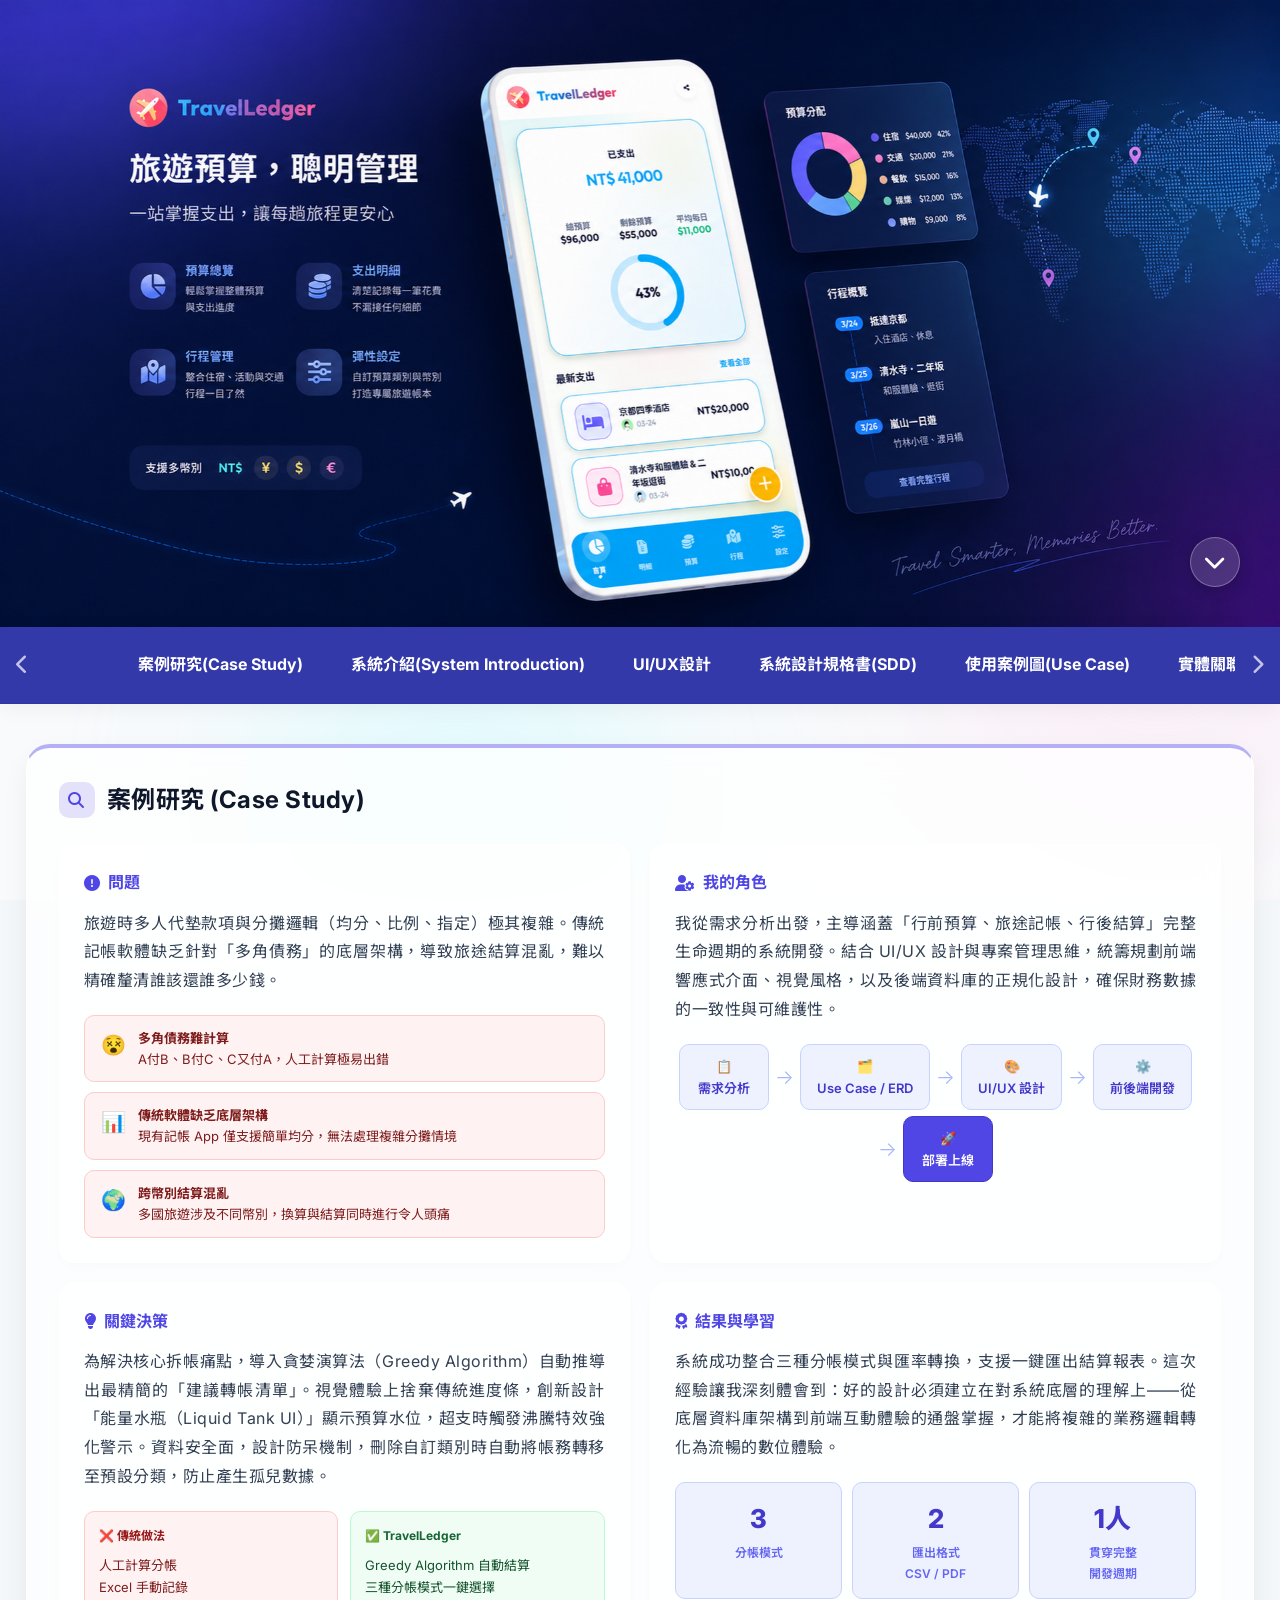
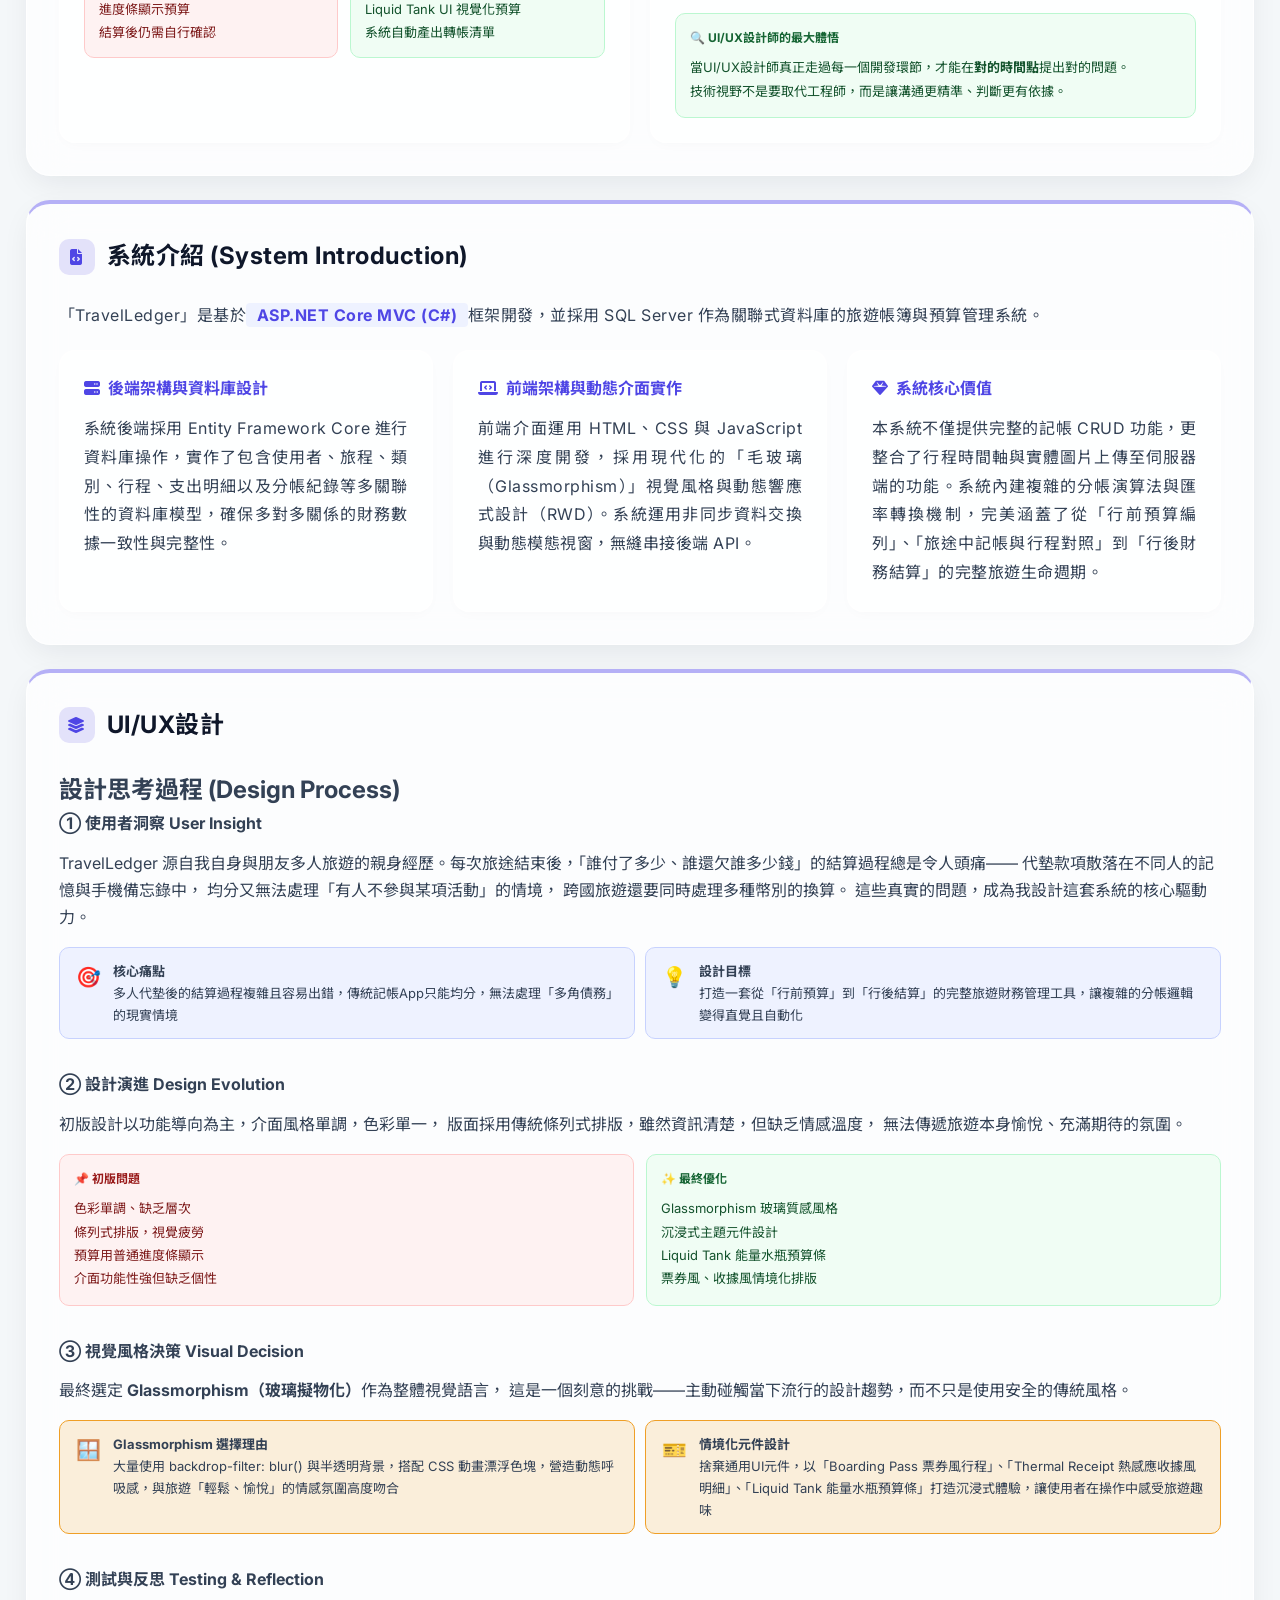
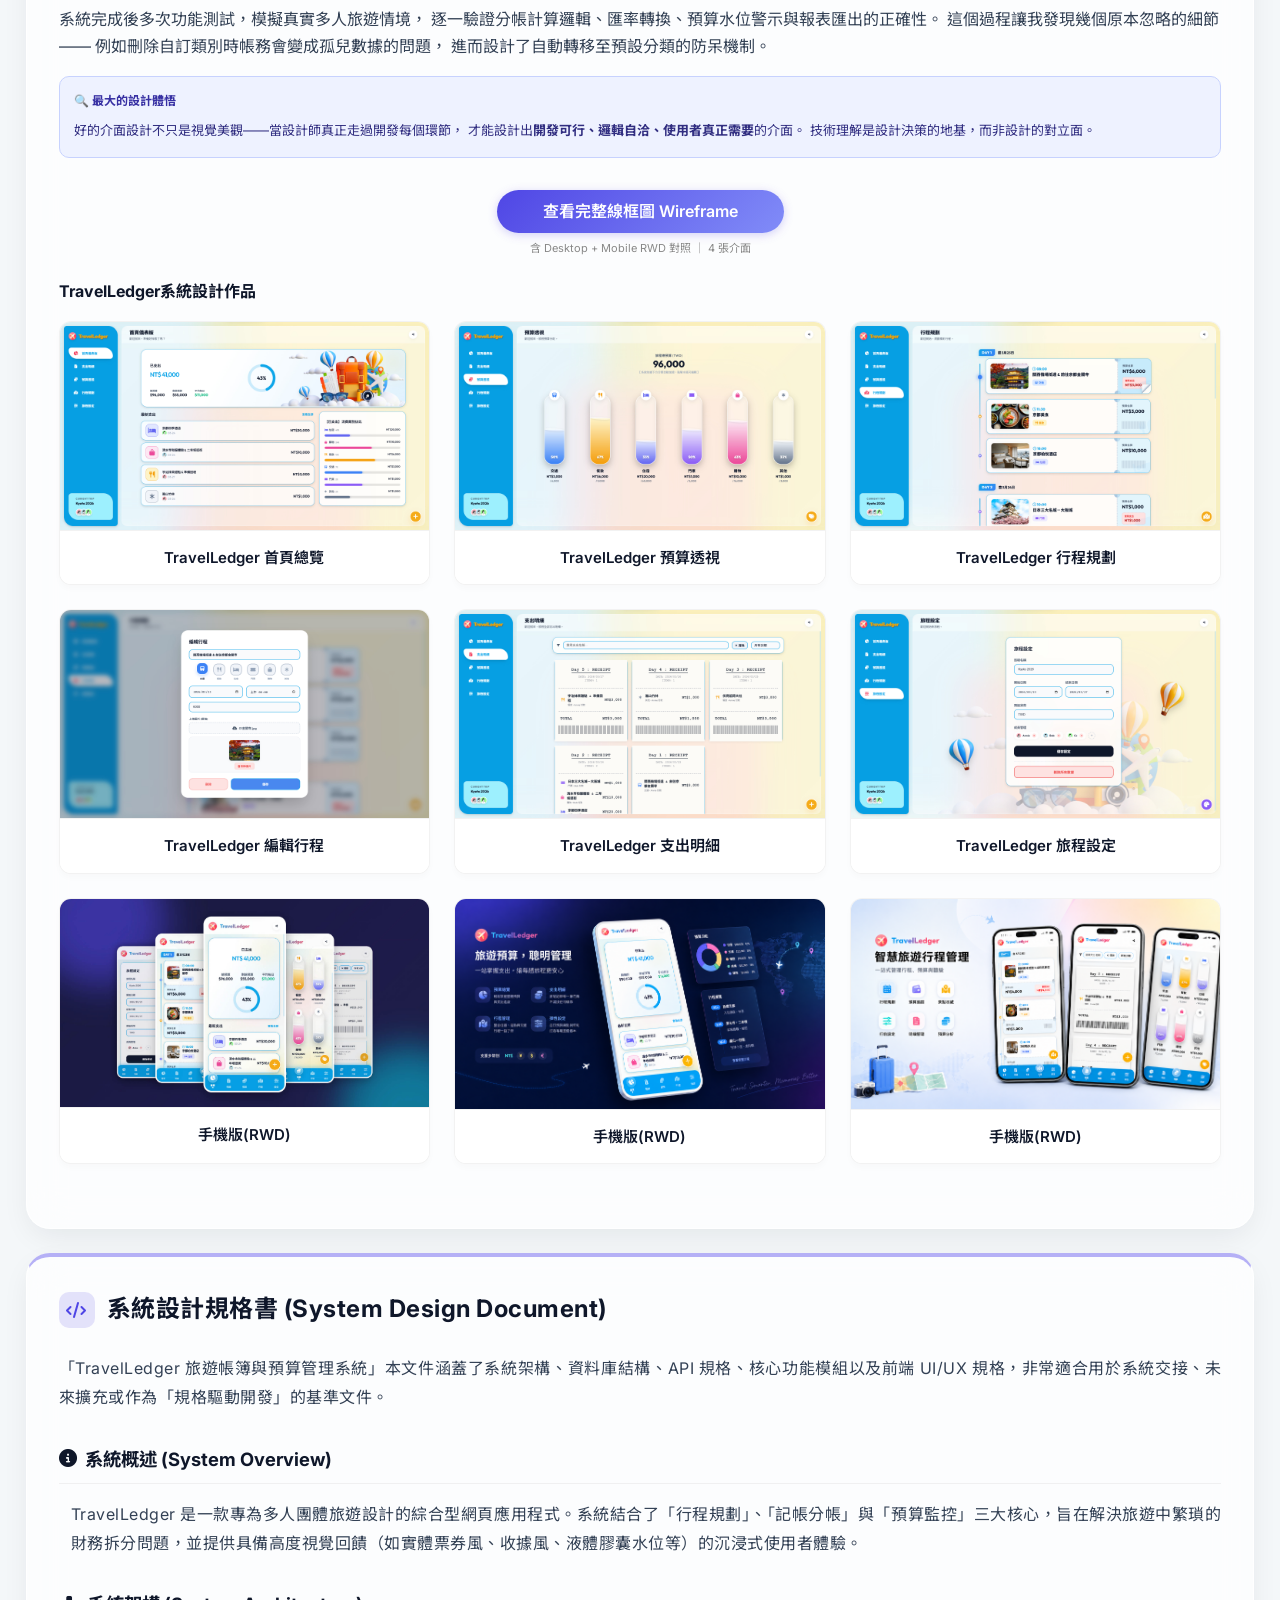
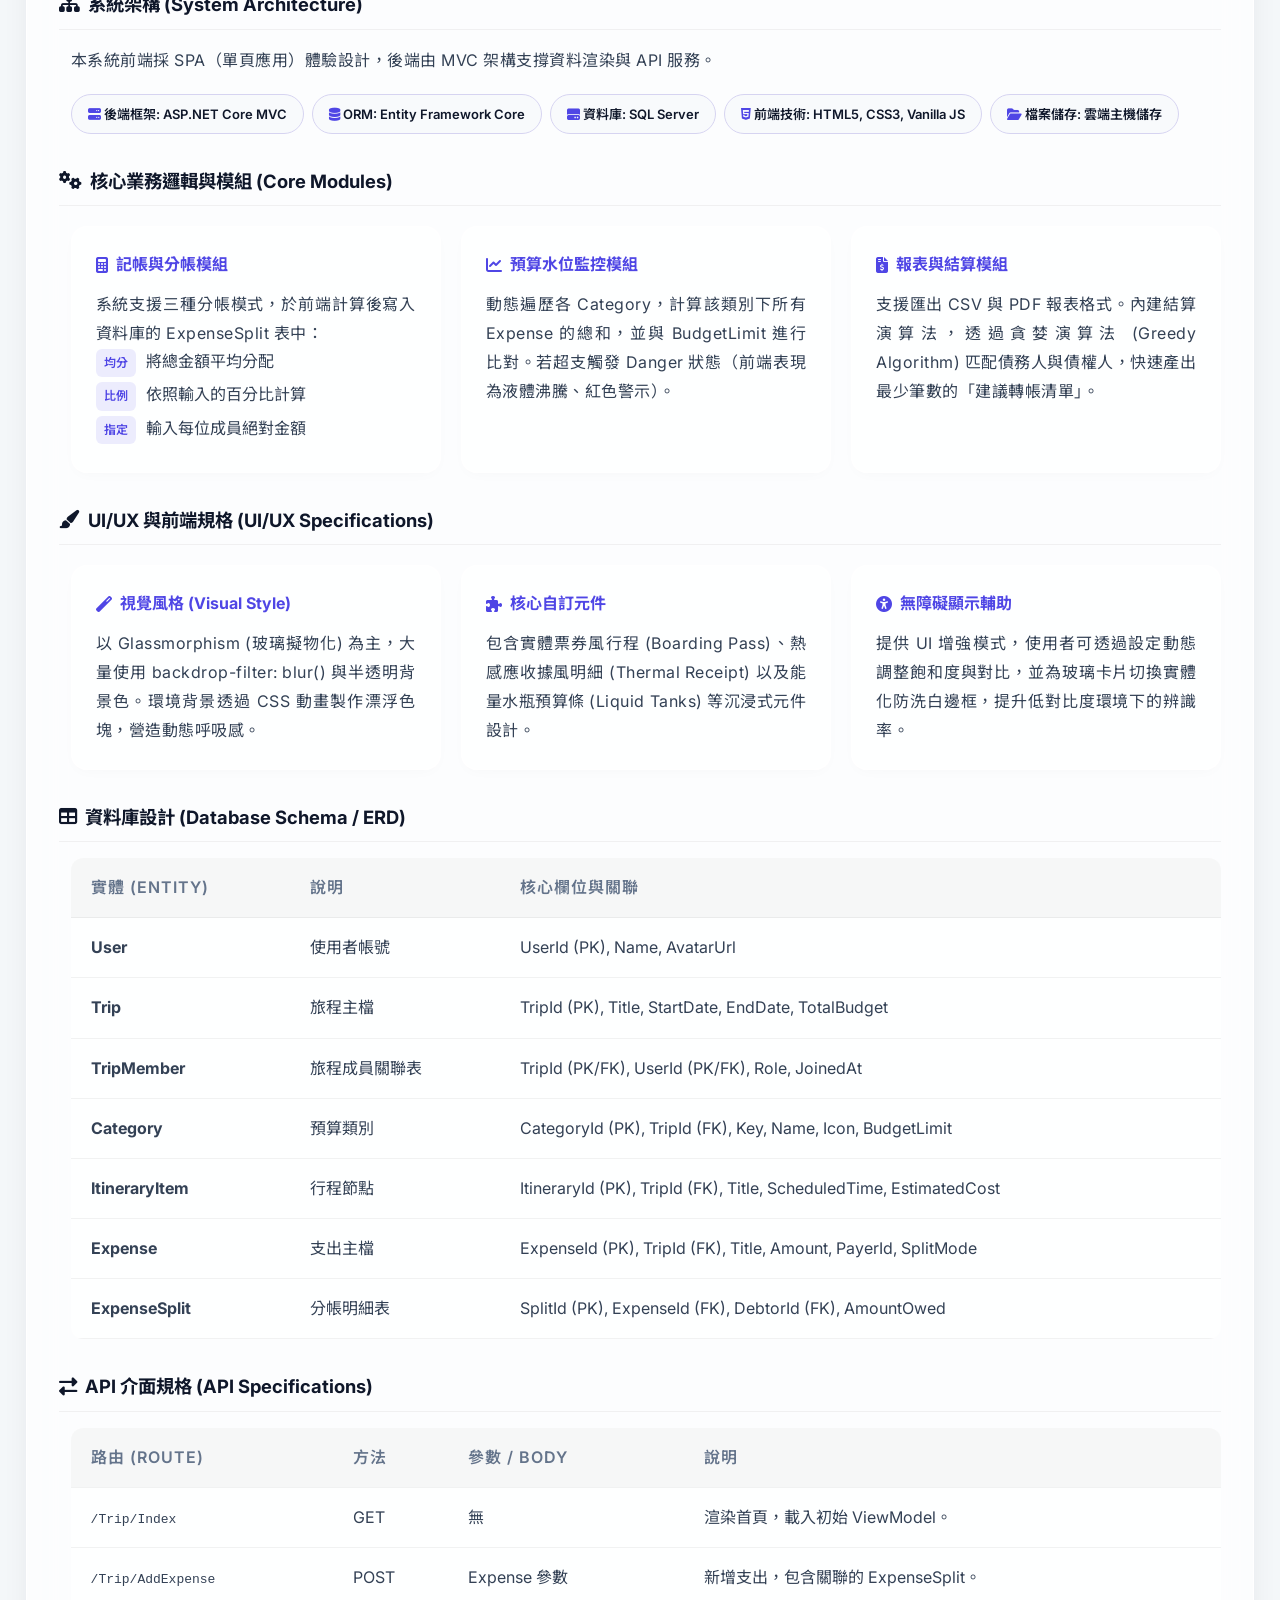
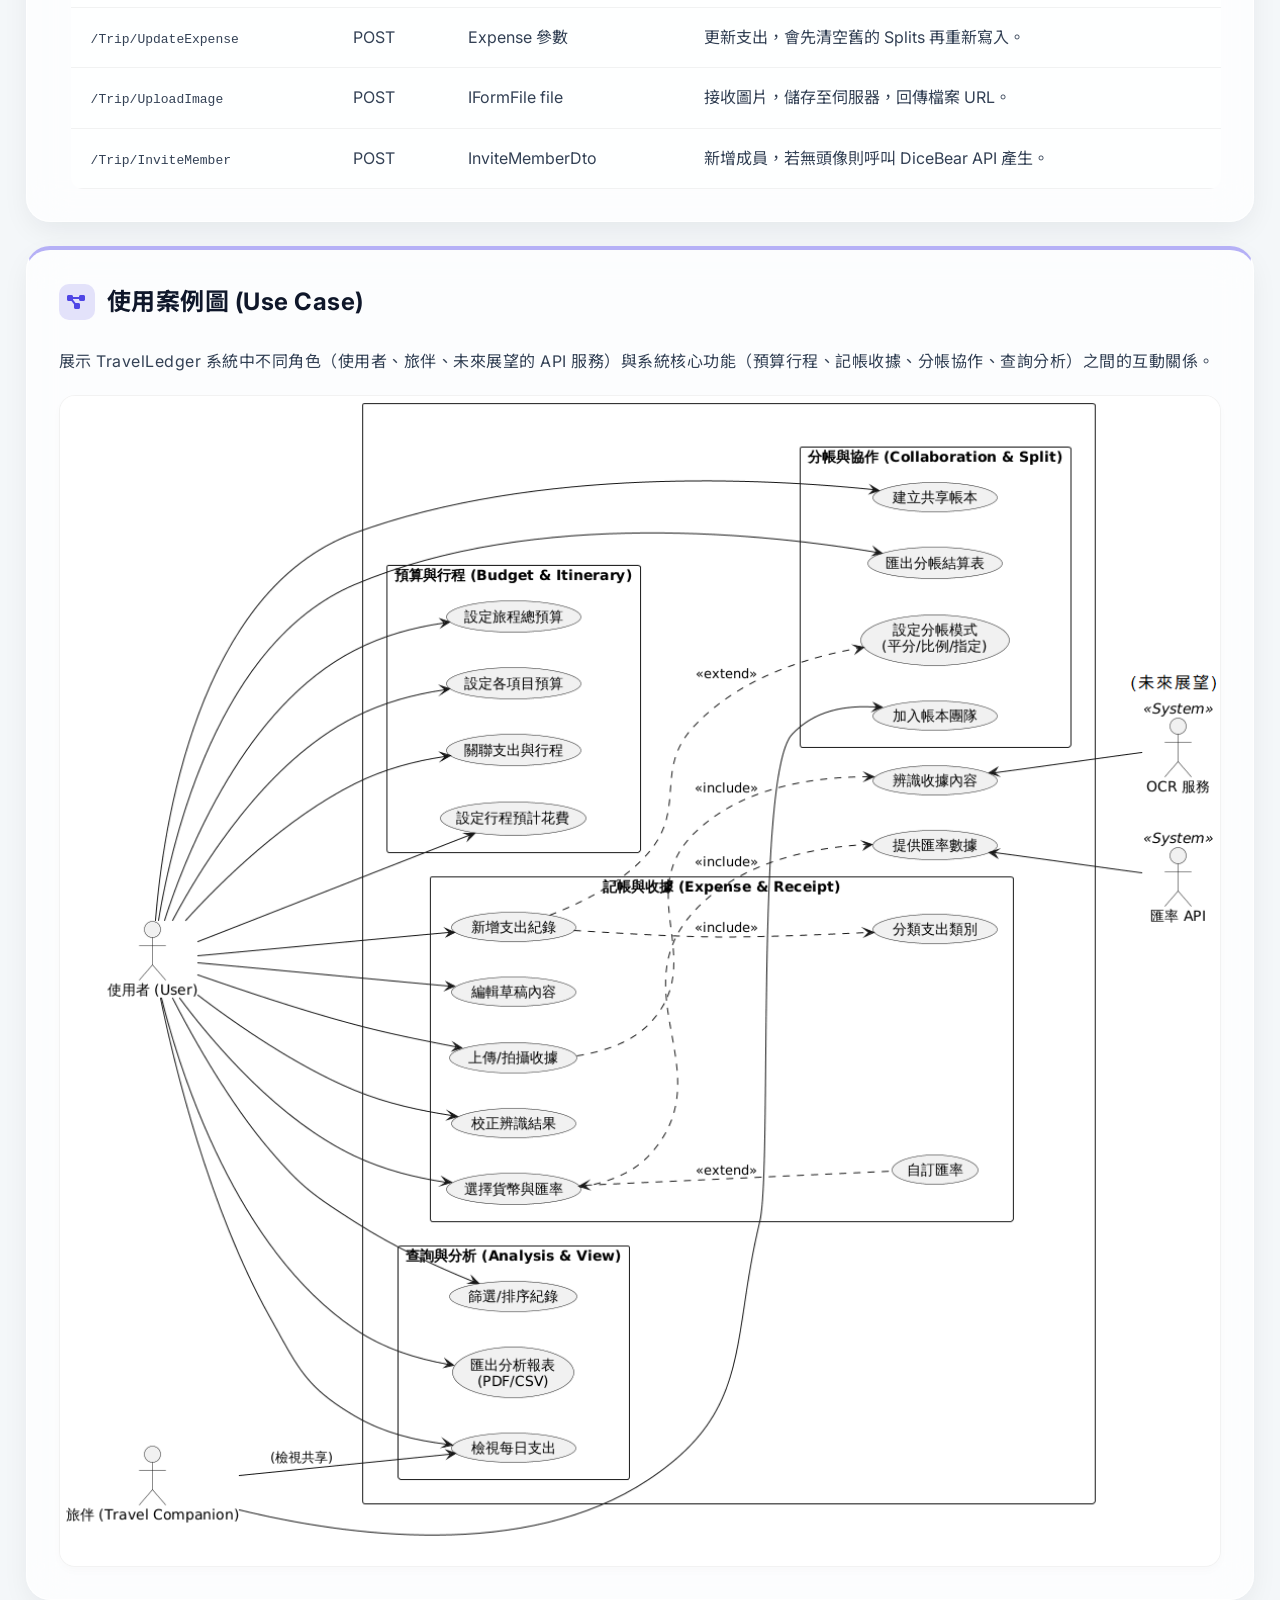
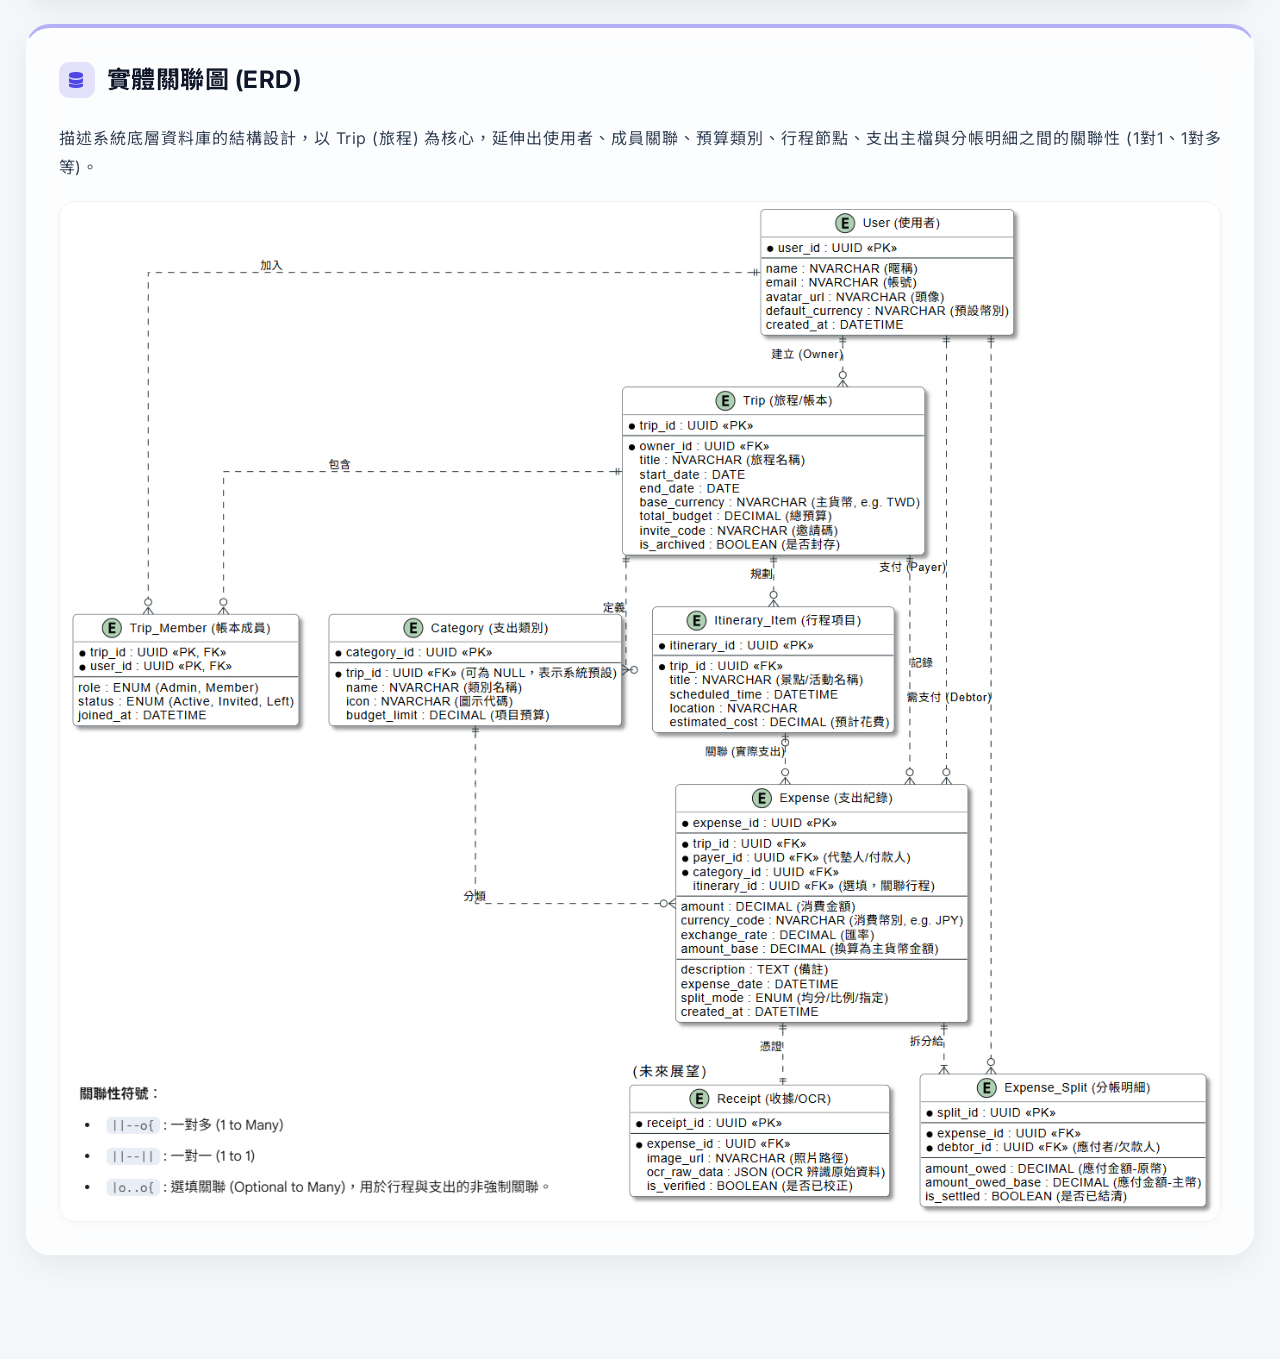
==== TravelLedger.html @ b9e11bca "Add files via upload" ====
<!DOCTYPE html>
<html lang="zh-Hant">
<head>
    <meta charset="UTF-8">
    <meta name="viewport" content="width=device-width, initial-scale=1.0">
    <title>Travel Ledger</title>
    <link rel="preconnect" href="https://fonts.googleapis.com">
    <link rel="preconnect" href="https://fonts.gstatic.com" crossorigin>
    <link href="https://fonts.googleapis.com/css2?family=Inter:wght@300;400;500;600;700;800&family=Noto+Sans+TC:wght@300;400;500;700;900&family=Outfit:wght@300;400;500;600;700;800;900&display=swap" rel="stylesheet">
    <link rel="stylesheet" href="https://cdnjs.cloudflare.com/ajax/libs/font-awesome/6.4.0/css/all.min.css">
    
    <link rel="stylesheet" href="style.css">

    <style>
        /* Banner 載入縮放動畫 */
        @keyframes bannerZoomOut {
            0% { transform: scale(1.5); opacity: 0; }
            100% { transform: scale(1); opacity: 1; }
        }
        .banner-zoom-effect {
            animation: bannerZoomOut 6.0s cubic-bezier(0.25, 0.8, 0.25, 1) forwards;
            transform-origin: right center;
        }

        /* 向下箭頭動畫 */
        @keyframes bounceDown {
            0% { transform: translateY(0); opacity: 0.7; }
            50% { transform: translateY(12px); opacity: 1; }
            100% { transform: translateY(0); opacity: 0.7; }
        }
        .scroll-down-arrow {
            position: absolute;
            right: 40px;
            bottom: 40px;
            width: 50px;
            height: 50px;
            background: rgba(255, 255, 255, 0.15);
            backdrop-filter: blur(8px); /* 玻璃質感 */
            -webkit-backdrop-filter: blur(8px);
            border: 1px solid rgba(255, 255, 255, 0.3);
            border-radius: 50%;
            display: flex;
            align-items: center;
            justify-content: center;
            color: #ffffff;
            font-size: 22px;
            text-decoration: none;
            z-index: 10;
            animation: bounceDown 2s infinite ease-in-out;
            transition: background 0.3s ease;
            box-shadow: 0 4px 15px rgba(0, 0, 0, 0.2);
        }
        .scroll-down-arrow:hover {
            background: rgba(255, 255, 255, 0.3);
            color: #ffffff;
        }
        /* 手機版適應 */
        @media (max-width: 768px) {
            .scroll-down-arrow {
                right: 20px;
                bottom: 20px;
                width: 40px;
                height: 40px;
                font-size: 18px;
            }
        }
    </style>
</head>
<body>

<div class="aurora-bg">
    <div class="blob blob-1"></div>
    <div class="blob blob-2"></div>
    <div class="blob blob-3"></div>
</div>

<header style="position: relative; width: 100%; margin: 0; padding: 0; overflow: hidden;">
    <img src="img/banner.png" alt="Travel Ledger Banner" class="banner-zoom-effect" style="width: 100%; height: auto; display: block; border-radius: 0; box-shadow: none;">
    
    <a href="#case-study" class="scroll-down-arrow" title="向下捲動以了解更多">
        <i class="fas fa-chevron-down"></i>
    </a>
</header>

<div class="sticky-nav-container" style="margin-top: 0;">
    <button class="nav-scroll-btn left-arrow"><i class="fas fa-chevron-left"></i></button>
    <nav class="sticky-nav">
        <a href="#case-study">案例研究(Case Study)</a>
        <a href="#introduction">系統介紹(System Introduction)</a>
        <a href="#uiux">UI/UX設計</a>
        <a href="#sdd">系統設計規格書(SDD)</a>
        <a href="#use-case">使用案例圖(Use Case)</a>
        <a href="#erd">實體關聯圖(ERD)</a>
    </nav>
    <button class="nav-scroll-btn right-arrow"><i class="fas fa-chevron-right"></i></button>
</div>

<div class="main-layout">
    <main class="content-area">

        <div id="case-study" class="card fade-in-up">
            <h2 class="section-title"><i class="fas fa-search"></i> 案例研究 (Case Study)</h2>
            
            <div class="intro-grid01">
                <div class="intro-sub-card">
                    <h4><i class="fas fa-exclamation-circle"></i> 問題</h4>
                    <p class="about-text">
                        旅遊時多人代墊款項與分攤邏輯（均分、比例、指定）極其複雜。傳統記帳軟體缺乏針對「多角債務」的底層架構，導致旅途結算混亂，難以精確釐清誰該還誰多少錢。
                    </p>
<div style="margin-top:20px;display:flex;flex-direction:column;gap:10px;">
  <div style="display:flex;align-items:flex-start;gap:12px;background:#FEF2F2;border:1.5px solid #FECACA;border-radius:10px;padding:12px 16px;">
    <span style="font-size:20px;flex-shrink:0;">😵</span>
    <div style="font-size:13px;color:#7F1D1D;line-height:1.6;"><strong>多角債務難計算</strong><br>A付B、B付C、C又付A，人工計算極易出錯</div>
  </div>
  <div style="display:flex;align-items:flex-start;gap:12px;background:#FEF2F2;border:1.5px solid #FECACA;border-radius:10px;padding:12px 16px;">
    <span style="font-size:20px;flex-shrink:0;">📊</span>
    <div style="font-size:13px;color:#7F1D1D;line-height:1.6;"><strong>傳統軟體缺乏底層架構</strong><br>現有記帳 App 僅支援簡單均分，無法處理複雜分攤情境</div>
  </div>
  <div style="display:flex;align-items:flex-start;gap:12px;background:#FEF2F2;border:1.5px solid #FECACA;border-radius:10px;padding:12px 16px;">
    <span style="font-size:20px;flex-shrink:0;">🌍</span>
    <div style="font-size:13px;color:#7F1D1D;line-height:1.6;"><strong>跨幣別結算混亂</strong><br>多國旅遊涉及不同幣別，換算與結算同時進行令人頭痛</div>
  </div>
</div>
                </div>

                <div class="intro-sub-card">
                    <h4><i class="fas fa-user-cog"></i> 我的角色</h4>
                    <p class="about-text">
                        我從需求分析出發，主導涵蓋「行前預算、旅途記帳、行後結算」完整生命週期的系統開發。結合 UI/UX 設計與專案管理思維，統籌規劃前端響應式介面、視覺風格，以及後端資料庫的正規化設計，確保財務數據的一致性與可維護性。
                    </p>
<div style="margin-top:20px;display:flex;flex-wrap:wrap;gap:6px;align-items:center;justify-content:center;">
  <div style="background:#EEF2FF;border:1.5px solid #C7D2FE;border-radius:10px;padding:10px 16px;text-align:center;font-size:13px;font-weight:600;color:#4338CA;min-width:90px;">📋<br>需求分析</div>
  <div style="color:#A5B4FC;font-size:20px;font-weight:300;">→</div>
  <div style="background:#EEF2FF;border:1.5px solid #C7D2FE;border-radius:10px;padding:10px 16px;text-align:center;font-size:13px;font-weight:600;color:#4338CA;min-width:90px;">🗂️<br>Use Case / ERD</div>
  <div style="color:#A5B4FC;font-size:20px;font-weight:300;">→</div>
  <div style="background:#EEF2FF;border:1.5px solid #C7D2FE;border-radius:10px;padding:10px 16px;text-align:center;font-size:13px;font-weight:600;color:#4338CA;min-width:90px;">🎨<br>UI/UX 設計</div>
  <div style="color:#A5B4FC;font-size:20px;font-weight:300;">→</div>
  <div style="background:#EEF2FF;border:1.5px solid #C7D2FE;border-radius:10px;padding:10px 16px;text-align:center;font-size:13px;font-weight:600;color:#4338CA;min-width:90px;">⚙️<br>前後端開發</div>
  <div style="color:#A5B4FC;font-size:20px;font-weight:300;">→</div>
  <div style="background:#4F46E5;border:1.5px solid #4338CA;border-radius:10px;padding:10px 16px;text-align:center;font-size:13px;font-weight:600;color:#fff;min-width:90px;">🚀<br>部署上線</div>
</div>
                </div>

                <div class="intro-sub-card">
                    <h4><i class="fas fa-lightbulb"></i> 關鍵決策</h4>
                    <p class="about-text">
                        為解決核心拆帳痛點，導入貪婪演算法（Greedy Algorithm）自動推導出最精簡的「建議轉帳清單」。視覺體驗上捨棄傳統進度條，創新設計「能量水瓶（Liquid Tank UI）」顯示預算水位，超支時觸發沸騰特效強化警示。資料安全面，設計防呆機制，刪除自訂類別時自動將帳務轉移至預設分類，防止產生孤兒數據。
                    </p>
<div style="margin-top:20px;display:grid;grid-template-columns:1fr 1fr;gap:12px;">
  <div style="background:#FEF2F2;border:1.5px solid #FECACA;border-radius:10px;padding:14px;">
    <div style="font-size:12px;font-weight:700;color:#991B1B;margin-bottom:8px;">❌ 傳統做法</div>
    <div style="font-size:13px;color:#7F1D1D;line-height:1.7;">人工計算分帳<br>Excel 手動記錄<br>進度條顯示預算<br>結算後仍需自行確認</div>
  </div>
  <div style="background:#F0FDF4;border:1.5px solid #BBF7D0;border-radius:10px;padding:14px;">
    <div style="font-size:12px;font-weight:700;color:#166534;margin-bottom:8px;">✅ TravelLedger</div>
    <div style="font-size:13px;color:#14532D;line-height:1.7;">Greedy Algorithm 自動結算<br>三種分帳模式一鍵選擇<br>Liquid Tank UI 視覺化預算<br>系統自動產出轉帳清單</div>
  </div>
</div>
                </div>

                <div class="intro-sub-card">
                    <h4><i class="fas fa-award"></i> 結果與學習</h4>
                    <p class="about-text">
                        系統成功整合三種分帳模式與匯率轉換，支援一鍵匯出結算報表。這次經驗讓我深刻體會到：好的設計必須建立在對系統底層的理解上——從底層資料庫架構到前端互動體驗的通盤掌握，才能將複雜的業務邏輯轉化為流暢的數位體驗。
                    </p>
<div style="margin-top:20px;display:grid;grid-template-columns:repeat(3,1fr);gap:10px;margin-bottom:14px;">
  <div style="background:#EEF2FF;border:1.5px solid #C7D2FE;border-radius:10px;padding:14px;text-align:center;">
    <div style="font-size:26px;font-weight:800;color:#4338CA;">3</div>
    <div style="font-size:12px;color:#6366F1;font-weight:600;margin-top:2px;">分帳模式</div>
  </div>
  <div style="background:#EEF2FF;border:1.5px solid #C7D2FE;border-radius:10px;padding:14px;text-align:center;">
    <div style="font-size:26px;font-weight:800;color:#4338CA;">2</div>
    <div style="font-size:12px;color:#6366F1;font-weight:600;margin-top:2px;">匯出格式<br>CSV / PDF</div>
  </div>
  <div style="background:#EEF2FF;border:1.5px solid #C7D2FE;border-radius:10px;padding:14px;text-align:center;">
    <div style="font-size:26px;font-weight:800;color:#4338CA;">1人</div>
    <div style="font-size:12px;color:#6366F1;font-weight:600;margin-top:2px;">貫穿完整<br>開發週期</div>
  </div>
</div>
<div style="background:#F0FDF4;border:1.5px solid #BBF7D0;border-radius:10px;padding:14px;">
<div style="font-size:12px;font-weight:700;color:#166534;margin-bottom:8px;">🔍 UI/UX設計師的最大體悟</div>
  <div style="font-size:13px;color:#14532D;line-height:1.8;">
    當UI/UX設計師真正走過每一個開發環節，才能在<strong>對的時間點</strong>提出對的問題。<br>
    技術視野不是要取代工程師，而是讓溝通更精準、判斷更有依據。
  </div>
</div>
                </div>
            </div>
        </div>
        
        <div id="introduction" class="card fade-in-up">
            <h2 class="section-title"><i class="fas fa-file-code"></i> 系統介紹 (System Introduction)</h2>
            <p class="about-text">
                「TravelLedger」是基於<span class="highlight"> ASP.NET Core MVC (C#) </span>框架開發，並採用 SQL Server 作為關聯式資料庫的旅遊帳簿與預算管理系統。
            </p>
            
            <div class="intro-grid">
                <div class="intro-sub-card">
                    <h4><i class="fas fa-server"></i> 後端架構與資料庫設計</h4>
                    <p class="about-text">
                        系統後端採用 Entity Framework Core 進行資料庫操作，實作了包含使用者、旅程、類別、行程、支出明細以及分帳紀錄等多關聯性的資料庫模型，確保多對多關係的財務數據一致性與完整性。
                    </p>
                </div>

                <div class="intro-sub-card">
                    <h4><i class="fas fa-laptop-code"></i> 前端架構與動態介面實作</h4>
                    <p class="about-text">
                        前端介面運用 HTML、CSS 與 JavaScript 進行深度開發，採用現代化的「毛玻璃（Glassmorphism）」視覺風格與動態響應式設計（RWD）。系統運用非同步資料交換與動態模態視窗，無縫串接後端 API。
                    </p>
                </div>

                <div class="intro-sub-card">
                    <h4><i class="fas fa-gem"></i> 系統核心價值</h4>
                    <p class="about-text">
                        本系統不僅提供完整的記帳 CRUD 功能，更整合了行程時間軸與實體圖片上傳至伺服器端的功能。系統內建複雜的分帳演算法與匯率轉換機制，完美涵蓋了從「行前預算編列」、「旅途中記帳與行程對照」到「行後財務結算」的完整旅遊生命週期。
                    </p>
                </div>
            </div>
        </div>

        <div id="uiux" class="card fade-in-up">
            <h2 class="section-title"><i class="fas fa-layer-group"></i> UI/UX設計</h2>

<section id="design-process">
  <h2>設計思考過程 (Design Process)</h2>

  <div style="margin-bottom:32px;">
    <h4 style="margin-bottom:12px;">① 使用者洞察 User Insight</h4>
    <p>
      TravelLedger 源自我自身與朋友多人旅遊的親身經歷。每次旅途結束後，「誰付了多少、誰還欠誰多少錢」的結算過程總是令人頭痛——
      代墊款項散落在不同人的記憶與手機備忘錄中，
      均分又無法處理「有人不參與某項活動」的情境，
      跨國旅遊還要同時處理多種幣別的換算。
      這些真實的問題，成為我設計這套系統的核心驅動力。
    </p>
    <div style="display:grid;gap:10px;margin-top:16px;grid-template-columns: 1fr 1fr;">
      <div style="display:flex;align-items:flex-start;gap:12px;background:#EEF2FF;border:1.5px solid #C7D2FE;border-radius:10px;padding:12px 16px;">
        <span style="font-size:20px;flex-shrink:0;">🎯</span>
        <div style="font-size:13px;line-height:1.7;"><strong>核心痛點</strong><br>多人代墊後的結算過程複雜且容易出錯，傳統記帳App只能均分，無法處理「多角債務」的現實情境</div>
      </div>
      <div style="display:flex;align-items:flex-start;gap:12px;background:#EEF2FF;border:1.5px solid #C7D2FE;border-radius:10px;padding:12px 16px;">
        <span style="font-size:20px;flex-shrink:0;">💡</span>
        <div style="font-size:13px;line-height:1.7;"><strong>設計目標</strong><br>打造一套從「行前預算」到「行後結算」的完整旅遊財務管理工具，讓複雜的分帳邏輯變得直覺且自動化</div>
      </div>
    </div>
  </div>

  <div style="margin-bottom:32px;">
    <h4 style="margin-bottom:12px;">② 設計演進 Design Evolution</h4>
    <p>
      初版設計以功能導向為主，介面風格單調，色彩單一，
      版面採用傳統條列式排版，雖然資訊清楚，但缺乏情感溫度，
      無法傳遞旅遊本身愉悅、充滿期待的氛圍。
    </p>
    <div style="display:grid;grid-template-columns:1fr 1fr;gap:12px;margin-top:16px;">
      <div style="background:#FEF2F2;border:1.5px solid #FECACA;border-radius:10px;padding:14px;">
        <div style="font-size:12px;font-weight:700;color:#991B1B;margin-bottom:8px;">📌 初版問題</div>
        <div style="font-size:13px;color:#7F1D1D;line-height:1.8;">
          色彩單調、缺乏層次<br>
          條列式排版，視覺疲勞<br>
          預算用普通進度條顯示<br>
          介面功能性強但缺乏個性
        </div>
      </div>
      <div style="background:#F0FDF4;border:1.5px solid #BBF7D0;border-radius:10px;padding:14px;">
        <div style="font-size:12px;font-weight:700;color:#166534;margin-bottom:8px;">✨ 最終優化</div>
        <div style="font-size:13px;color:#14532D;line-height:1.8;">
          Glassmorphism 玻璃質感風格<br>
          沉浸式主題元件設計<br>
          Liquid Tank 能量水瓶預算條<br>
          票券風、收據風情境化排版
        </div>
      </div>
    </div>
  </div>

  <div style="margin-bottom:32px;">
    <h4 style="margin-bottom:12px;">③ 視覺風格決策 Visual Decision</h4>
    <p>
      最終選定 <strong>Glassmorphism（玻璃擬物化）</strong>作為整體視覺語言，
      這是一個刻意的挑戰——主動碰觸當下流行的設計趨勢，而不只是使用安全的傳統風格。
    </p>
    <div style="display:grid;gap:10px;margin-top:16px;grid-template-columns: 1fr 1fr;">
      <div style="display:flex;align-items:flex-start;gap:12px;background:#FAEEDA;border:1.5px solid #EF9F27;border-radius:10px;padding:12px 16px;">
        <span style="font-size:20px;flex-shrink:0;">🪟</span>
        <div style="font-size:13px;line-height:1.7;"><strong>Glassmorphism 選擇理由</strong><br>大量使用 backdrop-filter: blur() 與半透明背景，搭配 CSS 動畫漂浮色塊，營造動態呼吸感，與旅遊「輕鬆、愉悅」的情感氛圍高度吻合</div>
      </div>
      <div style="display:flex;align-items:flex-start;gap:12px;background:#FAEEDA;border:1.5px solid #EF9F27;border-radius:10px;padding:12px 16px;">
        <span style="font-size:20px;flex-shrink:0;">🎫</span>
        <div style="font-size:13px;line-height:1.7;"><strong>情境化元件設計</strong><br>捨棄通用UI元件，以「Boarding Pass 票券風行程」、「Thermal Receipt 熱感應收據風明細」、「Liquid Tank 能量水瓶預算條」打造沉浸式體驗，讓使用者在操作中感受旅遊趣味</div>
      </div>
    </div>
  </div>

  <div style="margin-bottom:32px;">
    <h4 style="margin-bottom:12px;">④ 測試與反思 Testing & Reflection</h4>
    <p>
      系統完成後多次功能測試，模擬真實多人旅遊情境，
      逐一驗證分帳計算邏輯、匯率轉換、預算水位警示與報表匯出的正確性。
      這個過程讓我發現幾個原本忽略的細節——
      例如刪除自訂類別時帳務會變成孤兒數據的問題，
      進而設計了自動轉移至預設分類的防呆機制。
    </p>
    <div style="background:#EEF2FF;border:1.5px solid #C7D2FE;border-radius:10px;padding:14px;margin-top:16px;">
      <div style="font-size:12px;font-weight:700;color:#3730A3;margin-bottom:8px;">🔍 最大的設計體悟</div>
      <div style="font-size:13px;color:#312E81;line-height:1.8;">
        好的介面設計不只是視覺美觀——當設計師真正走過開發每個環節，
        才能設計出<strong>開發可行、邏輯自洽、使用者真正需要</strong>的介面。
        技術理解是設計決策的地基，而非設計的對立面。
      </div>
    </div>
  </div>

<div style="margin-top:16px;text-align:center;">
  <a href="wireframe.html" target="_blank"
     style="display:inline-flex;align-items:center;gap:8px;
            color:#fff;
            font-size:16px;font-weight:600;
            padding: 8px 46px;border-radius:100px;
            text-decoration:none;
            box-shadow:0 2px 10px rgba(79,70,229,.25);
            transition:opacity .2s;
           background: linear-gradient(135deg, var(--primary) 0%, #818CF8 100%); "
     onmouseover="this.style.opacity='.85'"
     onmouseout="this.style.opacity='1'">
    查看完整線框圖 Wireframe
  </a>
  <div style="font-size:11px;color:#888;margin-top:6px;">
    含 Desktop + Mobile RWD 對照 ｜ 4 張介面
  </div>
</div>

</section>

            <h3 style="font-size: 16px; margin: 20px 0 16px; color: var(--text-dark); font-weight: 700;">TravelLedger系統設計作品</h3>
            <div class="portfolio-grid">
                <div class="portfolio-item"><div class="img-wrapper"><img src="img/2026a.jpg" alt="TravelLedger 首頁"></div><p>TravelLedger 首頁總覽</p></div>
                <div class="portfolio-item"><div class="img-wrapper"><img src="img/2026b.jpg" alt="TravelLedger 預算透視"></div><p>TravelLedger 預算透視</p></div>
                <div class="portfolio-item"><div class="img-wrapper"><img src="img/2026c.jpg" alt="TravelLedger 行程規劃"></div><p>TravelLedger 行程規劃</p></div>
               <div class="portfolio-item"><div class="img-wrapper"><img src="img/2026c01.jpg" alt="TravelLedger 編輯行程"></div><p>TravelLedger 編輯行程</p></div>
                <div class="portfolio-item"><div class="img-wrapper"><img src="img/2026d.jpg" alt="TravelLedger 支出明細"></div><p>TravelLedger 支出明細</p></div>
                <div class="portfolio-item"><div class="img-wrapper"><img src="img/2026e.jpg" alt="TravelLedger 旅程設定"></div><p>TravelLedger 旅程設定</p></div>
                <div class="portfolio-item"><div class="img-wrapper"><img src="img/2026f.jpg" alt="TravelLedger 手機版(RWD)"></div><p>手機版(RWD)</p></div>
                <div class="portfolio-item"><div style="height: 210px;" class="img-wrapper"><img src="img/2026g.png" alt="TravelLedger 手機版(RWD)"></div><p>手機版(RWD)</p></div>
                <div class="portfolio-item"><div style="height: 210px;" class="img-wrapper"><img src="img/2026h.png" alt="TravelLedger 手機版(RWD)"></div><p>手機版(RWD)</p></div>
            </div>
        </div>

        <div id="sdd" class="card fade-in-up">
            <h2 class="section-title"><i class="fas fa-code"></i> 系統設計規格書 (System Design Document)</h2>
            <p class="about-text">
                「TravelLedger 旅遊帳簿與預算管理系統」本文件涵蓋了系統架構、資料庫結構、API 規格、核心功能模組以及前端 UI/UX 規格，非常適合用於系統交接、未來擴充或作為「規格驅動開發」的基準文件。
            </p>

            <div class="project-group" style="margin-top: 32px;">
                <h3><i class="fas fa-info-circle"></i> 系統概述 (System Overview)</h3>
                <div class="sdd-indent">
                    <p class="about-text">
                        TravelLedger 是一款專為多人團體旅遊設計的綜合型網頁應用程式。系統結合了「行程規劃」、「記帳分帳」與「預算監控」三大核心，旨在解決旅遊中繁瑣的財務拆分問題，並提供具備高度視覺回饋（如實體票券風、收據風、液體膠囊水位等）的沉浸式使用者體驗。
                    </p>
                </div>
            </div>

            <div class="project-group">
                <h3><i class="fas fa-sitemap"></i> 系統架構 (System Architecture)</h3>
                <div class="sdd-indent">
                    <p class="about-text">本系統前端採 SPA（單頁應用）體驗設計，後端由 MVC 架構支撐資料渲染與 API 服務。</p>
                    <div class="skills-container">
                        <span class="skill-tag"><i class="fas fa-server" style="color: var(--primary);"></i> 後端框架: ASP.NET Core MVC</span>
                        <span class="skill-tag"><i class="fas fa-database" style="color: var(--primary);"></i> ORM: Entity Framework Core</span>
                        <span class="skill-tag"><i class="fas fa-hdd" style="color: var(--primary);"></i> 資料庫: SQL Server</span>
                        <span class="skill-tag"><i class="fab fa-html5" style="color: var(--primary);"></i> 前端技術: HTML5, CSS3, Vanilla JS</span>
                        <span class="skill-tag"><i class="fas fa-folder-open" style="color: var(--primary);"></i> 檔案儲存: 雲端主機儲存</span>
                    </div>
                </div>
            </div>

            <div class="project-group">
                <h3><i class="fas fa-cogs"></i> 核心業務邏輯與模組 (Core Modules)</h3>
                <div class="sdd-indent intro-grid">
                    <div class="intro-sub-card">
                        <h4><i class="fas fa-calculator"></i> 記帳與分帳模組</h4>
                        <p class="about-text">系統支援三種分帳模式，於前端計算後寫入資料庫的 ExpenseSplit 表中：</p>
                        <div style="margin-top: auto;">
                            <span class="tag-mini">均分</span> 將總金額平均分配<br>
                            <span class="tag-mini">比例</span> 依照輸入的百分比計算<br>
                            <span class="tag-mini">指定</span> 輸入每位成員絕對金額
                        </div>
                    </div>
                    <div class="intro-sub-card">
                        <h4><i class="fas fa-chart-line"></i> 預算水位監控模組</h4>
                        <p class="about-text">動態遍歷各 Category，計算該類別下所有 Expense 的總和，並與 BudgetLimit 進行比對。若超支觸發 Danger 狀態（前端表現為液體沸騰、紅色警示）。</p>
                    </div>
                    <div class="intro-sub-card">
                        <h4><i class="fas fa-file-invoice-dollar"></i> 報表與結算模組</h4>
                        <p class="about-text">支援匯出 CSV 與 PDF 報表格式。內建結算演算法，透過貪婪演算法 (Greedy Algorithm) 匹配債務人與債權人，快速產出最少筆數的「建議轉帳清單」。</p>
                    </div>
                </div>
            </div>
            
            <div class="project-group" style="margin-top: 32px;">
                <h3><i class="fas fa-paint-brush"></i> UI/UX 與前端規格 (UI/UX Specifications)</h3>
                <div class="sdd-indent intro-grid">
                    <div class="intro-sub-card">
                        <h4><i class="fas fa-magic"></i> 視覺風格 (Visual Style)</h4>
                        <p class="about-text">以 Glassmorphism (玻璃擬物化) 為主，大量使用 backdrop-filter: blur() 與半透明背景色。環境背景透過 CSS 動畫製作漂浮色塊，營造動態呼吸感。</p>
                    </div>
                    <div class="intro-sub-card">
                        <h4><i class="fas fa-puzzle-piece"></i> 核心自訂元件</h4>
                        <p class="about-text">包含實體票券風行程 (Boarding Pass)、熱感應收據風明細 (Thermal Receipt) 以及能量水瓶預算條 (Liquid Tanks) 等沉浸式元件設計。</p>
                    </div>
                    <div class="intro-sub-card">
                        <h4><i class="fas fa-universal-access"></i> 無障礙顯示輔助</h4>
                        <p class="about-text">提供 UI 增強模式，使用者可透過設定動態調整飽和度與對比，並為玻璃卡片切換實體化防洗白邊框，提升低對比度環境下的辨識率。</p>
                    </div>
                </div>
            </div>

            <div class="project-group" style="margin-top: 32px;">
                <h3><i class="fas fa-table"></i> 資料庫設計 (Database Schema / ERD)</h3>
                <div class="sdd-indent">
                    <div class="table-responsive">
                        <table class="typo-table">
                            <thead>
                                <tr><th>實體 (Entity)</th><th>說明</th><th>核心欄位與關聯</th></tr>
                            </thead>
                            <tbody>
                                <tr><td><strong>User</strong></td><td>使用者帳號</td><td>UserId (PK), Name, AvatarUrl</td></tr>
                                <tr><td><strong>Trip</strong></td><td>旅程主檔</td><td>TripId (PK), Title, StartDate, EndDate, TotalBudget</td></tr>
                                <tr><td><strong>TripMember</strong></td><td>旅程成員關聯表</td><td>TripId (PK/FK), UserId (PK/FK), Role, JoinedAt</td></tr>
                                <tr><td><strong>Category</strong></td><td>預算類別</td><td>CategoryId (PK), TripId (FK), Key, Name, Icon, BudgetLimit</td></tr>
                                <tr><td><strong>ItineraryItem</strong></td><td>行程節點</td><td>ItineraryId (PK), TripId (FK), Title, ScheduledTime, EstimatedCost</td></tr>
                                <tr><td><strong>Expense</strong></td><td>支出主檔</td><td>ExpenseId (PK), TripId (FK), Title, Amount, PayerId, SplitMode</td></tr>
                                <tr><td><strong>ExpenseSplit</strong></td><td>分帳明細表</td><td>SplitId (PK), ExpenseId (FK), DebtorId (FK), AmountOwed</td></tr>
                            </tbody>
                        </table>
                    </div>
                </div>
            </div>

            <div class="project-group" style="margin-top: 32px;">
                <h3><i class="fas fa-exchange-alt"></i> API 介面規格 (API Specifications)</h3>
                <div class="sdd-indent">
                    <div class="table-responsive">
                        <table class="typo-table">
                            <thead>
                                <tr><th>路由 (Route)</th><th>方法</th><th>參數 / Body</th><th>說明</th></tr>
                            </thead>
                            <tbody>
                                <tr><td><code>/Trip/Index</code></td><td>GET</td><td>無</td><td>渲染首頁，載入初始 ViewModel。</td></tr>
                                <tr><td><code>/Trip/AddExpense</code></td><td>POST</td><td>Expense 參數</td><td>新增支出，包含關聯的 ExpenseSplit。</td></tr>
                                <tr><td><code>/Trip/UpdateExpense</code></td><td>POST</td><td>Expense 參數</td><td>更新支出，會先清空舊的 Splits 再重新寫入。</td></tr>
                                <tr><td><code>/Trip/UploadImage</code></td><td>POST</td><td>IFormFile file</td><td>接收圖片，儲存至伺服器，回傳檔案 URL。</td></tr>
                                <tr><td><code>/Trip/InviteMember</code></td><td>POST</td><td>InviteMemberDto</td><td>新增成員，若無頭像則呼叫 DiceBear API 產生。</td></tr>
                            </tbody>
                        </table>
                    </div>
                </div>
            </div>
        </div>

        <div id="use-case" class="card fade-in-up">
            <h2 class="section-title"><i class="fas fa-project-diagram"></i> 使用案例圖 (Use Case)</h2>
            <p class="about-text">
                展示 TravelLedger 系統中不同角色（使用者、旅伴、未來展望的 API 服務）與系統核心功能（預算行程、記帳收據、分帳協作、查詢分析）之間的互動關係。
            </p>
            <div class="diagram-container">
                <img src="img/use_case.png" alt="TravelLedger Use Case Diagram" class="diagram-img" data-caption="TravelLedger 使用案例圖">
            </div>
        </div>

        <div id="erd" class="card fade-in-up">
            <h2 class="section-title"><i class="fas fa-database"></i> 實體關聯圖 (ERD)</h2>
            <p class="about-text">
                描述系統底層資料庫的結構設計，以 Trip (旅程) 為核心，延伸出使用者、成員關聯、預算類別、行程節點、支出主檔與分帳明細之間的關聯性 (1對1、1對多等)。
            </p>
            <div class="diagram-container">
                <img src="img/erd.jpg" alt="TravelLedger Entity Relationship Diagram" class="diagram-img" data-caption="TravelLedger 實體關聯圖">
            </div>
        </div>

    </main>
</div>

<button id="back-to-top" class="btn-top" title="回到頂部"><i class="fas fa-chevron-up"></i></button>

<div id="lightbox" class="lightbox">
    <button class="lightbox-btn lightbox-close"><i class="fas fa-times"></i></button>
    <button class="lightbox-btn lightbox-prev"><i class="fas fa-chevron-left"></i></button>
    <div class="lightbox-content-wrapper">
        <img id="lightbox-img" class="lightbox-content" src="" alt="大圖預覽">
        <div id="lightbox-caption"></div>
    </div>
    <button class="lightbox-btn lightbox-next"><i class="fas fa-chevron-right"></i></button>
</div>

<script src="script.js"></script>

</body>
</html>
---- style.css ----
html { scroll-behavior: smooth; overflow-x: hidden; }

body {
    font-family: 'Inter', 'Noto Sans TC', sans-serif;
    background-color: var(--bg-body);
    color: var(--text-body);
    line-height: 1.7;
    -webkit-font-smoothing: antialiased;
    width: 100%;
    margin: 0; padding: 0;
}

* { margin: 0; padding: 0; box-sizing: border-box; }

:root {
    --bg-body: #F4F7F9;
    --text-dark: #0F172A;
    --text-body: #334155;
    --text-muted: #64748B;
    --primary: #4F46E5;
    --primary-light: #818CF8;
    --accent: #06B6D4;
    --gold: #F59E0B;
    --glass-bg: rgba(255, 255, 255, 0.75);
    --glass-border: rgba(255, 255, 255, 0.8);
    --radius-lg: 24px;
    --radius-md: 16px;
    --radius-sm: 12px;
    --shadow-glass: 0 10px 30px -5px rgba(15, 23, 42, 0.08);
    --shadow-hover: 0 20px 40px -5px rgba(15, 23, 42, 0.12);
}


.aurora-bg { position: fixed; top: 0; left: 0; right: 0; bottom: 0; z-index: -2; overflow: hidden; background: #F8FAFC; }
.blob { position: absolute; filter: blur(90px); opacity: 0.5; border-radius: 50%; animation: float 20s infinite alternate ease-in-out; z-index: -1; }
.blob-1 { width: 600px; height: 600px; background: #E0E7FF; top: -10%; left: -10%; }
.blob-2 { width: 500px; height: 500px; background: #FCE7F3; top: 40%; right: -10%; animation-delay: -5s; }
.blob-3 { width: 400px; height: 400px; background: #CFFAFE; bottom: -10%; left: 20%; animation-delay: -10s; }

@keyframes float {
    0% { transform: translate(0, 0) scale(1); }
    33% { transform: translate(30px, -50px) scale(1.1); }
    66% { transform: translate(-20px, 20px) scale(0.9); }
    100% { transform: translate(40px, 60px) scale(1.05); }
}


.spotlight-hero {
    position: relative;
    background: linear-gradient(-45deg, #0B1120, #1E293B, #1e1b4b, #0f172a);
    background-size: 400% 400%; animation: gradientBG 15s ease infinite;
    min-height: 90vh; display: flex; align-items: center; overflow: hidden;
    padding: 80px 5%; z-index: 1; width: 100%;
}
@keyframes gradientBG { 0% { background-position: 0% 50%; } 50% { background-position: 100% 50%; } 100% { background-position: 0% 50%; } }

.glow-orb { position: absolute; border-radius: 50%; filter: blur(80px); opacity: 0.6; z-index: -1; animation: pulse 10s infinite alternate ease-in-out; }
.hero-glow-1 { width: 600px; height: 600px; background: #4F46E5; top: -10%; left: -5%; }
.hero-glow-2 { width: 600px; height: 600px; background: #06B6D4; bottom: -20%; right: -10%; }
@keyframes pulse { 0% { transform: scale(1); } 100% { transform: scale(1.2); } }

.hero-container { max-width: 1320px; margin: 0 auto; display: grid; grid-template-columns: 5fr 6fr; gap: 40px; align-items: center; width: 100%; }
.hero-content { color: #FFF; z-index: 10; animation: fadeUp 1s ease forwards; }
.hero-badge { display: inline-flex; align-items: center; gap: 8px; background: rgba(255, 255, 255, 0.1); border: 1px solid rgba(255, 255, 255, 0.2); backdrop-filter: blur(10px); padding: 8px 20px; border-radius: 100px; font-size: 14px; font-weight: 600; color: #E0E7FF; margin-bottom: 24px; letter-spacing: 1px; }
.fa-crown:before { content: "\f521"; color: #fbd408; }
.hero-title { font-size: 4rem; font-weight: 800; line-height: 1.1; margin-bottom: 16px; letter-spacing: -1px; word-wrap: break-word; }
.hero-subtitle { font-size: 1.5rem; font-weight: 360; color: #afc3df; margin-bottom: 32px; }

.hero-project-box { background: rgba(15, 23, 42, 0.3); border: 1px solid rgba(255, 255, 255, 0.2); border-left: 4px solid var(--accent); padding: 24px; border-radius: var(--radius-md); backdrop-filter: blur(12px); box-shadow: 0 10px 40px rgba(0, 0, 0, 0.6); }
.hp-title { font-size: 18px; font-weight: 700; color: #FFF; margin-bottom: 8px; display: flex; align-items: center; gap: 8px; }
.hp-tech { font-size: 14px; color: var(--accent); font-family: 'Inter'; font-weight: 600; margin-bottom: 12px; }


.hp-desc, .about-text { 
    color: var(--text-body); 
    font-size: 16px; 
    line-height: 1.8; 
    text-align: justify; 
    text-justify: inter-ideograph; 
    word-break: break-word; 
    letter-spacing: 0.5px;
    margin-bottom: 1.2rem;
}
.hp-desc { color: #CBD5E1; margin-bottom: 0; }

.hero-visual { position: relative; height: 600px; display: flex; justify-content: center; align-items: center; width: 100%; }
.phones-wrapper { position: relative; transform: scale(0.85); z-index: 10; width: 100%; height: 100%; display: flex; justify-content: center; align-items: center; }
.phone-mockup { position: absolute; width: 280px; height: 606px; background-color: #fff; border-radius: 42px; border: 8px solid #fff; box-shadow: inset 0 0 0 2px #e2e8f0, 0 25px 50px -12px rgba(0, 0, 0, 0.5); overflow: hidden; cursor: pointer; transform: translate(var(--tx), var(--ty)) scale(var(--s)) rotate(var(--r)); transition: transform 0.5s cubic-bezier(0.175, 0.885, 0.32, 1.275), box-shadow 0.5s ease, z-index 0s; opacity: 0; animation: phoneStagger 0.9s cubic-bezier(0.2, 0.8, 0.2, 1) forwards; }
@keyframes phoneStagger { 0% { opacity: 0; translate: 0 150px; } 100% { opacity: 1; translate: 0 0; } }
.phone-mockup img { width: 100%; height: 100%; object-fit: cover; }
.phone-mockup:hover { transform: translate(var(--tx), calc(var(--ty) - 40px)) scale(calc(var(--s) + 0.05)) rotate(0deg); z-index: 20 !important; box-shadow: 0 40px 80px rgba(0,0,0,0.6); }

.pm-L2 { --tx: -280px; --ty: 60px; --s: 0.7; --r: -18deg; z-index: 1; animation-delay: 0.4s; }
.pm-L1 { --tx: -140px; --ty: 20px; --s: 0.85; --r: -9deg; z-index: 2; animation-delay: 0.2s; }
.pm-C  { --tx: 0px; --ty: -20px; --s: 1; --r: 0deg; z-index: 3; box-shadow: inset 0 0 0 2px #e2e8f0, 0 30px 60px rgba(0,0,0,0.6); animation-delay: 0s; }
.pm-R1 { --tx: 140px; --ty: 20px; --s: 0.85; --r: 9deg; z-index: 2; animation-delay: 0.2s; }
.pm-R2 { --tx: 280px; --ty: 60px; --s: 0.7; --r: 18deg; z-index: 1; animation-delay: 0.4s; }


.sticky-nav-container {
    position: sticky;
    top: 0;
    z-index: 999;
    background: #3339a9;
    backdrop-filter: blur(16px);
    -webkit-backdrop-filter: blur(16px);
    border-bottom: 1px solid rgba(0, 0, 0, 0.05);
    box-shadow: 0 4px 20px rgba(0, 0, 0, 0.05);
    display: flex;
    align-items: center;
    justify-content: center;
    width: 100%;
    margin-bottom: 40px;
    transition: all 0.3s ease;
}

.sticky-nav {
    display: flex;
    overflow-x: auto;
    flex-wrap: nowrap; 
    -ms-overflow-style: none; 
    scrollbar-width: none; 
    scroll-behavior: smooth;
    padding: 16px 5% 16px 6%;
    width: 100%;
    max-width: 1460px;
}

.sticky-nav::-webkit-scrollbar { display: none; }

.sticky-nav a {
    text-decoration: none;
    color: #fff;
    font-weight: 700;
    font-size: 16px;
    padding: 8px 24px;
    border-radius: 100px;
    transition: all 0.3s ease;
    white-space: nowrap; 
    flex-shrink: 0;
}

.sticky-nav a:hover, .sticky-nav a.active {
    background: var(--primary);
    color: #FFF;
    box-shadow: 0 6px 16px rgba(79, 70, 229, 0.4);
    transform: translateY(-2px);
}


.nav-scroll-btn {
    background: transparent;
    color: rgba(255, 255, 255, 0.7);
    border: none;
    font-size: 20px;
    padding: 0 16px;
    cursor: pointer;
    display: none;
    height: 100%;
    align-items: center;
    transition: color 0.3s;
}

.nav-scroll-btn:hover { color: #FFF; }


.main-layout { max-width: 1320px; margin: 0 auto 80px; padding: 0 2%; display: grid; position: relative; z-index: 20; align-items: start; width: 100%; }
.content-area { display: flex; flex-direction: column; min-width: 0; width: 100%; }

.card { background: var(--glass-bg); backdrop-filter: blur(20px); -webkit-backdrop-filter: blur(20px); border: 1px solid var(--glass-border); border-top: 4px solid #B5B0F6; border-radius: var(--radius-lg); padding: 32px; box-shadow: var(--shadow-glass); margin-bottom: 24px; transition: transform 0.4s ease, box-shadow 0.4s ease; scroll-margin-top: 100px; width: 100%; }
.card:hover { transform: translateY(-4px); box-shadow: var(--shadow-hover); background: rgba(255,255,255,0.9); }

.section-title { font-weight: 700; color: var(--text-dark); margin-bottom: 24px; display: flex; align-items: center; gap: 12px; letter-spacing: 0.5px; }
.section-title i { color: var(--primary); background: rgba(79, 70, 229, 0.15); width: 36px; height: 36px; display: flex; align-items: center; justify-content: center; border-radius: 10px; font-size: 16px; }

.highlight { color: var(--primary); font-weight: 700; background: #EEF2FF; padding: 2px 6px; border-radius: 4px; }
.skills-container { display: flex; flex-wrap: wrap; gap: 8px; margin-bottom: 16px; }
.skill-tag { background:#f8fafc; color: var(--text-dark); padding: 8px 16px; border-radius: 100px; font-size: 13px; font-weight: 600; border: 1px solid rgb(214 212 241); transition: all 0.3s ease; }
.skill-tag:hover { background: #f0efff; border-color: var(--primary); transform: translateY(-2px); box-shadow: 0 4px 12px rgba(79, 70, 229, 0.2); }

.project-group { margin-bottom: 32px; }
.project-group:last-child { margin-bottom: 0; }
.project-group h3 { color: var(--text-dark); font-size: 1.15rem; margin-bottom: 16px; display: flex; align-items: center; gap: 8px; font-weight: 700; border-bottom: 1px solid rgba(0,0,0,0.05); padding-bottom: 8px; }
.sdd-indent { padding-left: 12px; }


.intro-grid { display: grid; grid-template-columns: repeat(auto-fit, minmax(min(100%, 280px), 1fr)); gap: 20px; margin-top: 20px; }
.intro-grid01 { display: grid; gap: 20px; margin-top: 20px; grid-template-columns: repeat(2, 1fr); }

.intro-sub-card { background: rgba(255, 255, 255, 0.6); border: 1px solid rgba(255, 255, 255, 0.9); padding: 24px; border-radius: var(--radius-md); transition: transform 0.3s ease, box-shadow 0.3s ease; box-shadow: 0 4px 15px -5px rgba(15, 23, 42, 0.03); display: flex; flex-direction: column; }
.intro-sub-card:hover { transform: translateY(-4px); box-shadow: 0 12px 30px -5px rgba(15, 23, 42, 0.08); background: rgba(255, 255, 255, 0.85); border-color: rgba(79, 70, 229, 0.3); }
.intro-sub-card h4 { margin-top: 0; color: var(--primary); font-size: 16px; margin-bottom: 12px; display: flex; align-items: center; gap: 8px; }
.intro-sub-card .about-text { margin-bottom: 0; font-size: 16px; }
.tag-mini { font-size: 12px; background: rgba(79, 70, 229, 0.1); color: var(--primary); padding: 4px 8px; border-radius: 6px; margin-right: 6px; font-weight: 600; display: inline-block; margin-bottom: 4px; }


.table-responsive { width: 100%; overflow-x: auto; -webkit-overflow-scrolling: touch; margin-top: 16px; border-radius: 12px; }
.typo-table { width: 100%; border-collapse: collapse; background: rgba(255,255,255,0.6); }
.typo-table th, .typo-table td { padding: 16px 20px; text-align: left; border-bottom: 1px solid rgba(0,0,0,0.05); white-space: nowrap; } 
.typo-table th { color: var(--text-muted); font-weight: 600; background: rgba(0,0,0,0.03); text-transform: uppercase; letter-spacing: 1px; }
.typo-table tbody tr { transition: background 0.2s ease; }
.typo-table tbody tr:hover { background: rgba(255, 255, 255, 0.8); }

.diagram-container { width: 100%; background: #FFF; border-radius: var(--radius-md); border: 1px solid rgba(0,0,0,0.05); box-shadow: 0 4px 10px rgba(0,0,0,0.02); overflow: hidden; margin-top: 16px; }
.diagram-img { width: 100%; height: auto; display: block; cursor: zoom-in; transition: transform 0.3s ease; }
.diagram-img:hover { transform: scale(1.02); }


.portfolio-grid { display: grid; grid-template-columns: repeat(auto-fit, minmax(320px, 1fr)); gap: 24px; margin-bottom: 32px; }
.portfolio-item { border-radius: var(--radius-sm); overflow: hidden; border: 1px solid rgba(0,0,0,0.05); background: #FFF; cursor: pointer; position: relative; transition: all 0.4s ease; box-shadow: 0 4px 6px rgba(0,0,0,0.02); display: flex; flex-direction: column; }
.portfolio-item:hover { transform: translateY(-8px); box-shadow: var(--shadow-hover); border-color: rgba(79, 70, 229, 0.3); }
.portfolio-item .img-wrapper { overflow: hidden; width: 100%; height: auto; flex-shrink: 0; }
.portfolio-item img { width: 100%; height: 100%; object-fit: cover; display: block; transition: transform 0.6s cubic-bezier(0.16, 1, 0.3, 1); }
.portfolio-item:hover img { transform: scale(1.08); }
.portfolio-item p { padding: 14px 16px; font-size: 15px; text-align: center; color: var(--text-dark); font-weight: 600; background: #FFF; border-top: 1px solid rgba(0,0,0,0.05); margin: 0; transition: color 0.3s; }
.portfolio-item:hover p { color: var(--primary); }


@keyframes fadeUp { from { opacity: 0; transform: translateY(30px); } to { opacity: 1; transform: translateY(0); } }
.fade-in-up { opacity: 0; transform: translateY(30px); transition: opacity 0.8s ease-out, transform 0.8s cubic-bezier(0.16, 1, 0.3, 1); }
.fade-in-up.visible { opacity: 1; transform: translateY(0); }

.lightbox { display: none; position: fixed; z-index: 9999; inset: 0; background-color: rgba(0, 0, 0, 0.85); backdrop-filter: blur(10px); align-items: center; justify-content: center; }
.lightbox-content-wrapper { position: relative; max-width: 90%; max-height: 90%; text-align: center; z-index: 100; }
.lightbox-content { max-width: 100%; max-height: 80vh; border-radius: 12px; box-shadow: 0 20px 50px rgba(0,0,0,0.5); object-fit: contain; }
#lightbox-caption { margin-top: 20px; color: #FFF; font-size: 18px; font-weight: 600; letter-spacing: 1px; }

.lightbox-btn { position: absolute; z-index: 1000; background: rgba(0, 0, 0, 0.5); color: white; border: none; display: flex; align-items: center; justify-content: center; cursor: pointer; transition: all 0.3s; backdrop-filter: blur(4px); }
.lightbox-close { top: 30px; right: 40px; width: 48px; height: 48px; border-radius: 50%; font-size: 24px; }
.lightbox-prev, .lightbox-next { top: 50%; transform: translateY(-50%); width: 56px; height: 56px; border-radius: 50%; font-size: 24px; }
.lightbox-prev { left: 40px; }
.lightbox-next { right: 40px; }
.lightbox-btn:hover { background: var(--primary); transform: scale(1.1); }
.lightbox-prev:hover { transform: translateY(-50%) scale(1.1); }
.lightbox-next:hover { transform: translateY(-50%) scale(1.1); }

.btn-top { position: fixed; bottom: 30px; right: 30px; width: 50px; height: 50px; background: var(--text-dark); color: #FFF; border: none; border-radius: 50%; font-size: 20px; cursor: pointer; box-shadow: 0 10px 20px rgba(0,0,0,0.15); opacity: 0; visibility: hidden; transform: translateY(20px); transition: all 0.3s cubic-bezier(0.16, 1, 0.3, 1); z-index: 1000; animation: bounceDown 2s infinite ease-in-out; }
.btn-top.show { opacity: 1; visibility: visible; transform: translateY(0); }
.btn-top:hover { background: var(--primary); transform: translateY(-5px); }


@media (max-width: 1280px) {
    .hero-container { grid-template-columns: 1fr 1fr; }
    .hero-title { font-size: 3.5rem; }
    .phones-wrapper { transform: scale(0.75); }
}

@media (max-width: 1024px) {
    .spotlight-hero { padding: 100px 5% 60px; min-height: auto; }
    .hero-container { grid-template-columns: 1fr; text-align: center; gap: 40px; }
    .hero-project-box { text-align: left; max-width: 720px; margin: 0 auto; }
    .hero-visual { height: 480px; }
    .phones-wrapper { transform: scale(0.7); }
    
    .main-layout { grid-template-columns: 1fr; padding: 0 4%; }
    .portfolio-item .img-wrapper { height: auto; aspect-ratio: 16 / 9; width: 100%; flex-shrink: 0; }
    
  
    .sticky-nav { padding: 12px 2%; gap: 12px; }
    .sticky-nav a { font-size: 15px; padding: 8px 20px; }
}

@media (max-width: 768px) {
    .hero-title { font-size: 2.8rem; }
    .hero-visual { height: 380px; }
    .phones-wrapper { transform: scale(0.6); }
    
    .pm-L2, .pm-R2 { display: none !important; }
    .pm-L1 { --tx: -150px; --ty: 15px; --s: 0.85; --r: -8deg; }
    .pm-R1 { --tx: 150px; --ty: 15px; --s: 0.85; --r: 8deg; }
    .pm-C  { --tx: 0px; --ty: -10px; --s: 1; --r: 0deg; }

    .portfolio-grid { grid-template-columns: 1fr; }
    .lightbox-prev { left: 10px; width: 44px; height: 44px; }
    .lightbox-next { right: 10px; width: 44px; height: 44px; }
    .motion-grid { grid-template-columns: 1fr; }
    .demo-row { flex-direction: column; align-items: stretch; gap: 16px; }
    .sdd-indent { padding-left: 0; }
    .intro-grid01 { grid-template-columns: repeat(1, 1fr); }
}

@media (max-width: 480px) {
    .spotlight-hero { padding: 80px 5% 40px; }
    .hero-title { font-size: 2.2rem; }
    .hero-subtitle { font-size: 1.2rem; margin-bottom: 24px; }
    
    .hero-project-box { padding: 20px; }
    .hp-title { font-size: 16px; align-items: flex-start; }
    
    .hero-visual { height: 300px; }
    .phones-wrapper { transform: scale(0.48); }
    .pm-L1 { --tx: -130px; --ty: 10px; --s: 0.85; --r: -6deg; }
    .pm-R1 { --tx: 130px; --ty: 10px; --s: 0.85; --r: 6deg; }
    
    .card { padding: 24px 16px; }
    .ds-container { padding: 0; }
    .color-spec-grid { grid-template-columns: 1fr 1fr; } 
    .intro-grid01 { grid-template-columns: repeat(1, 1fr); }
}
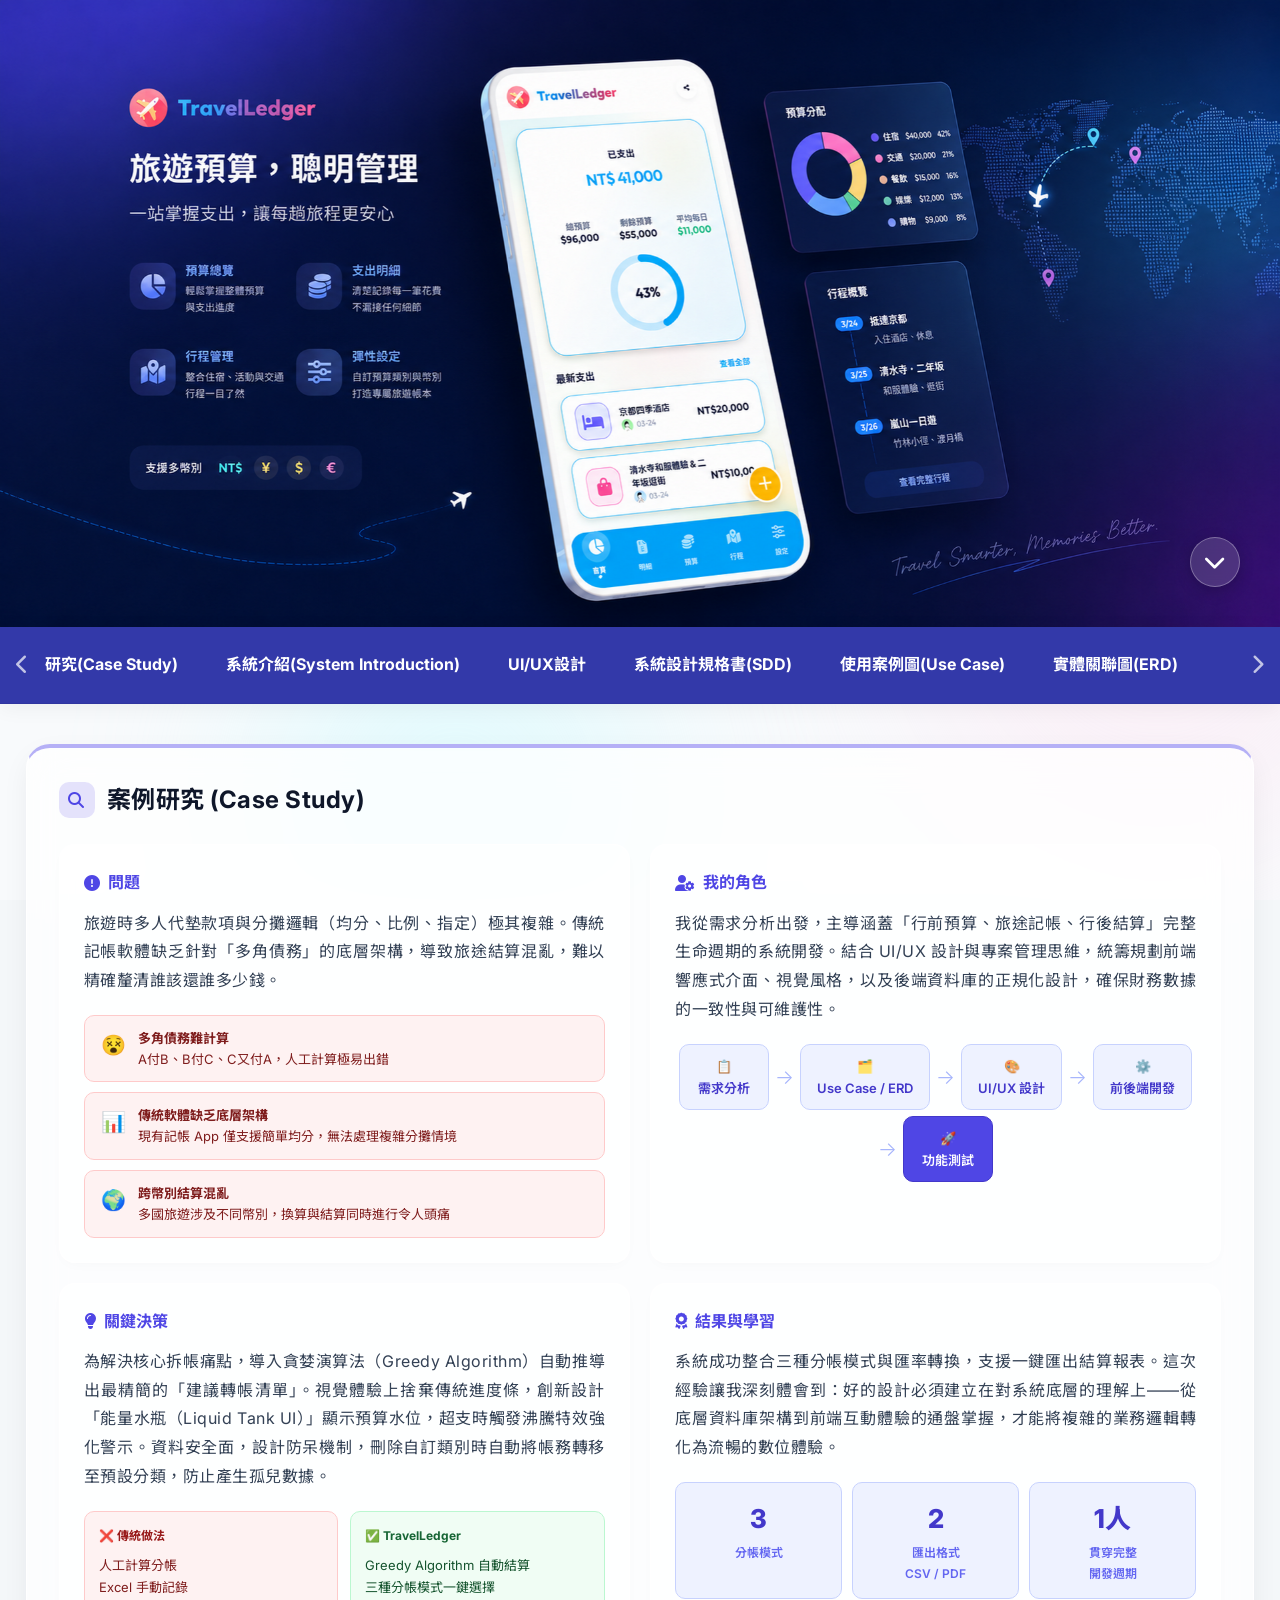
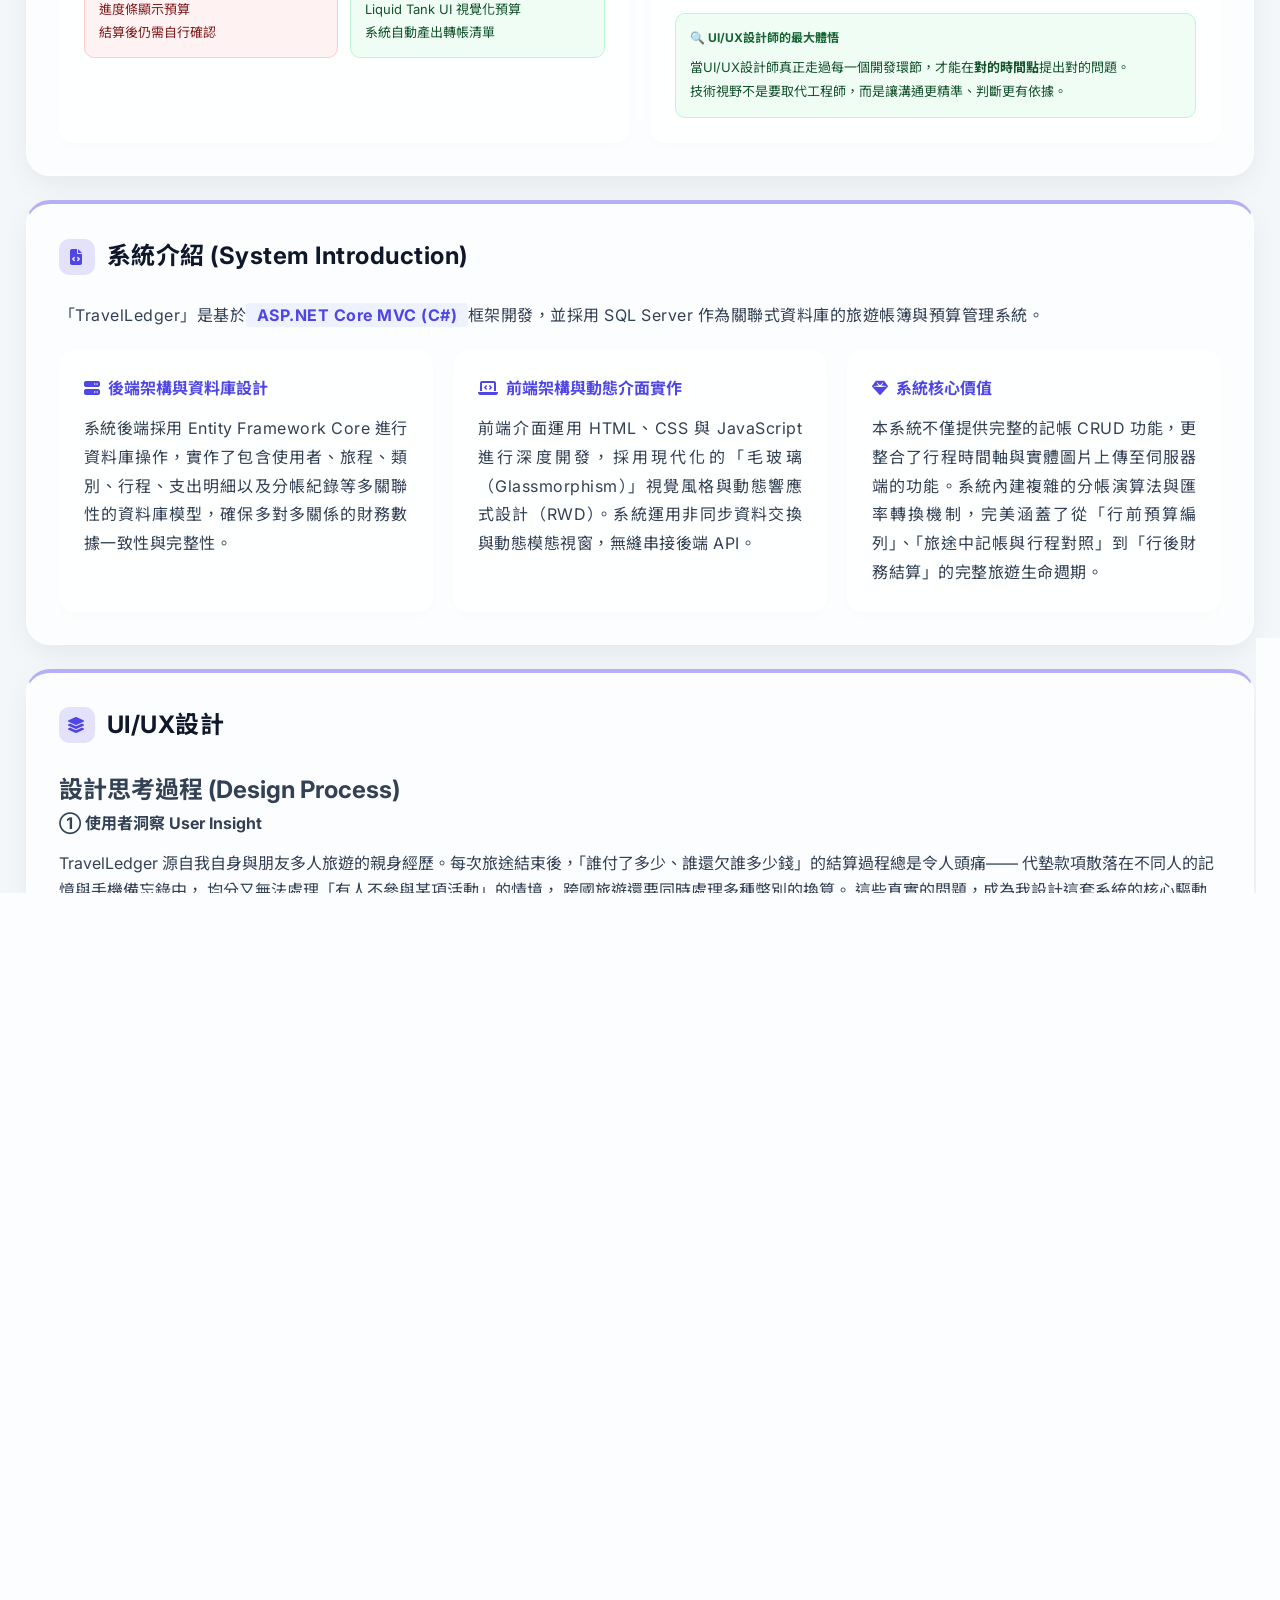
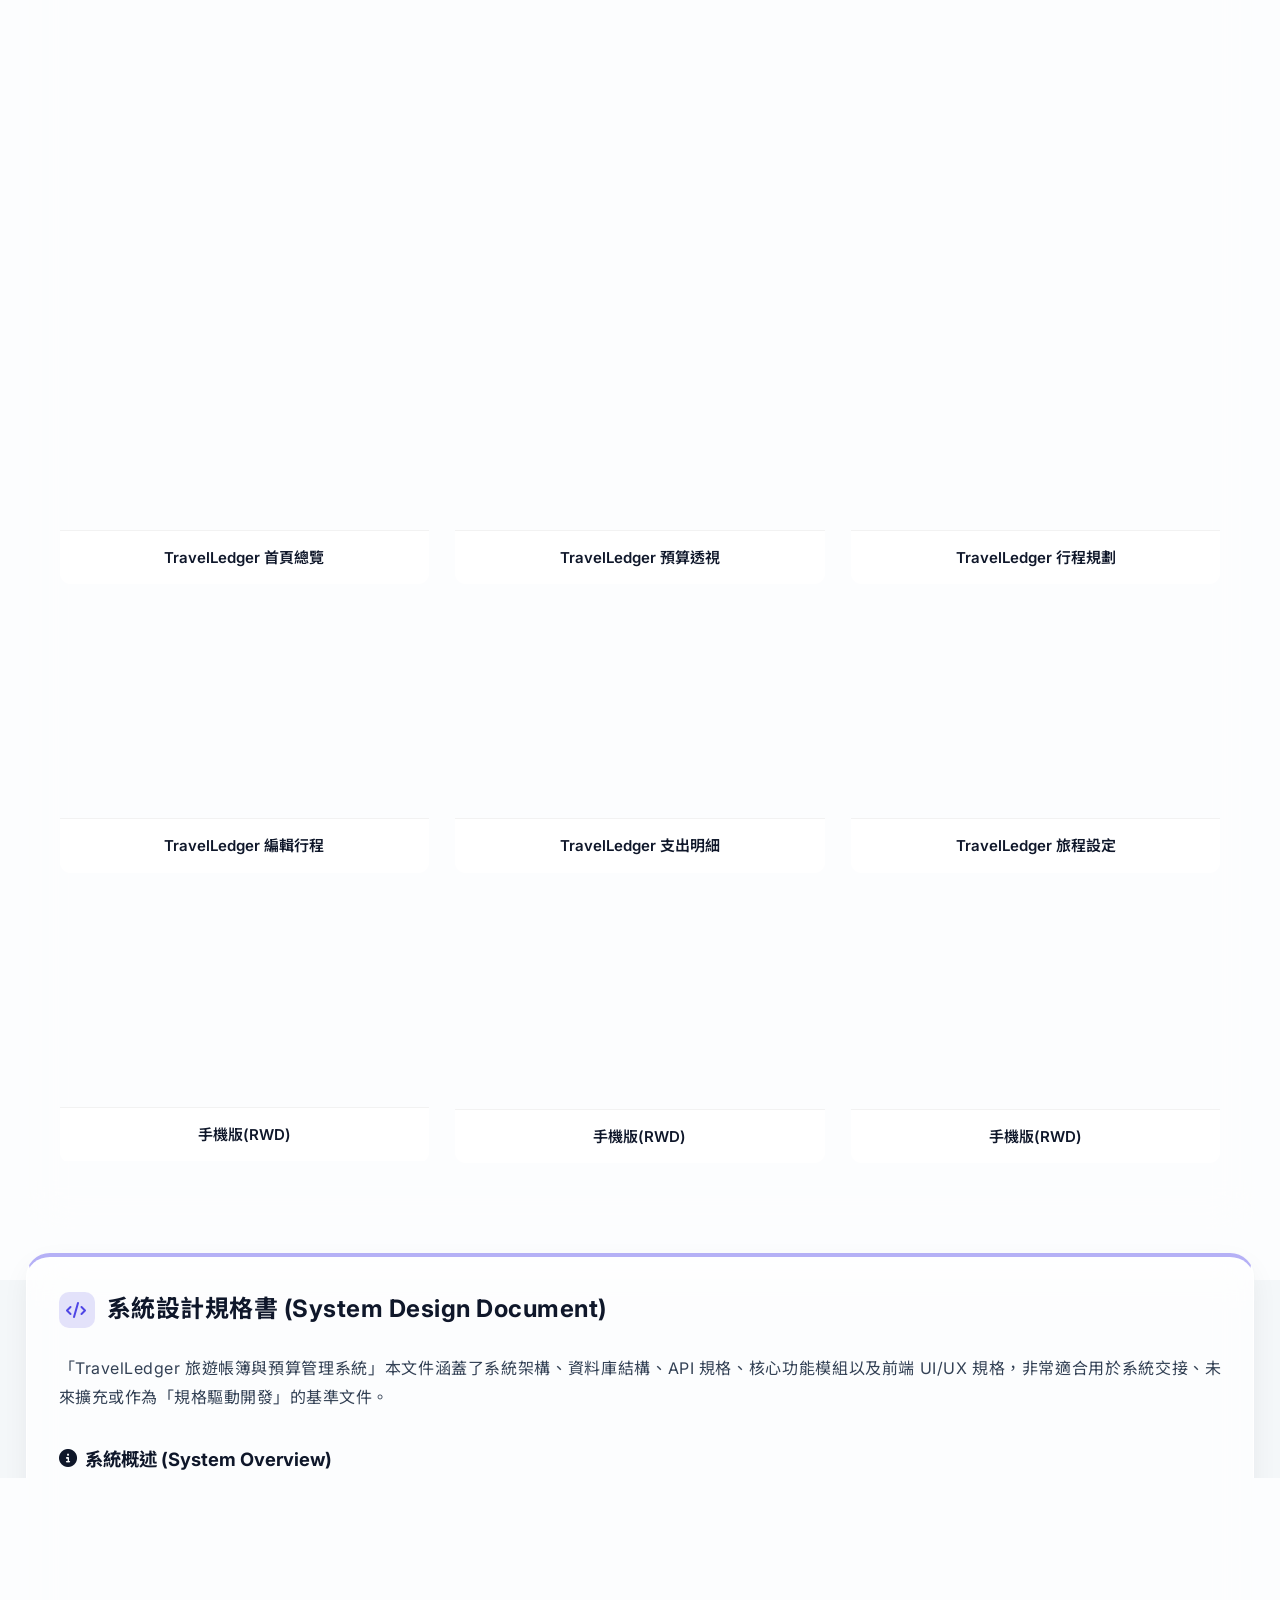
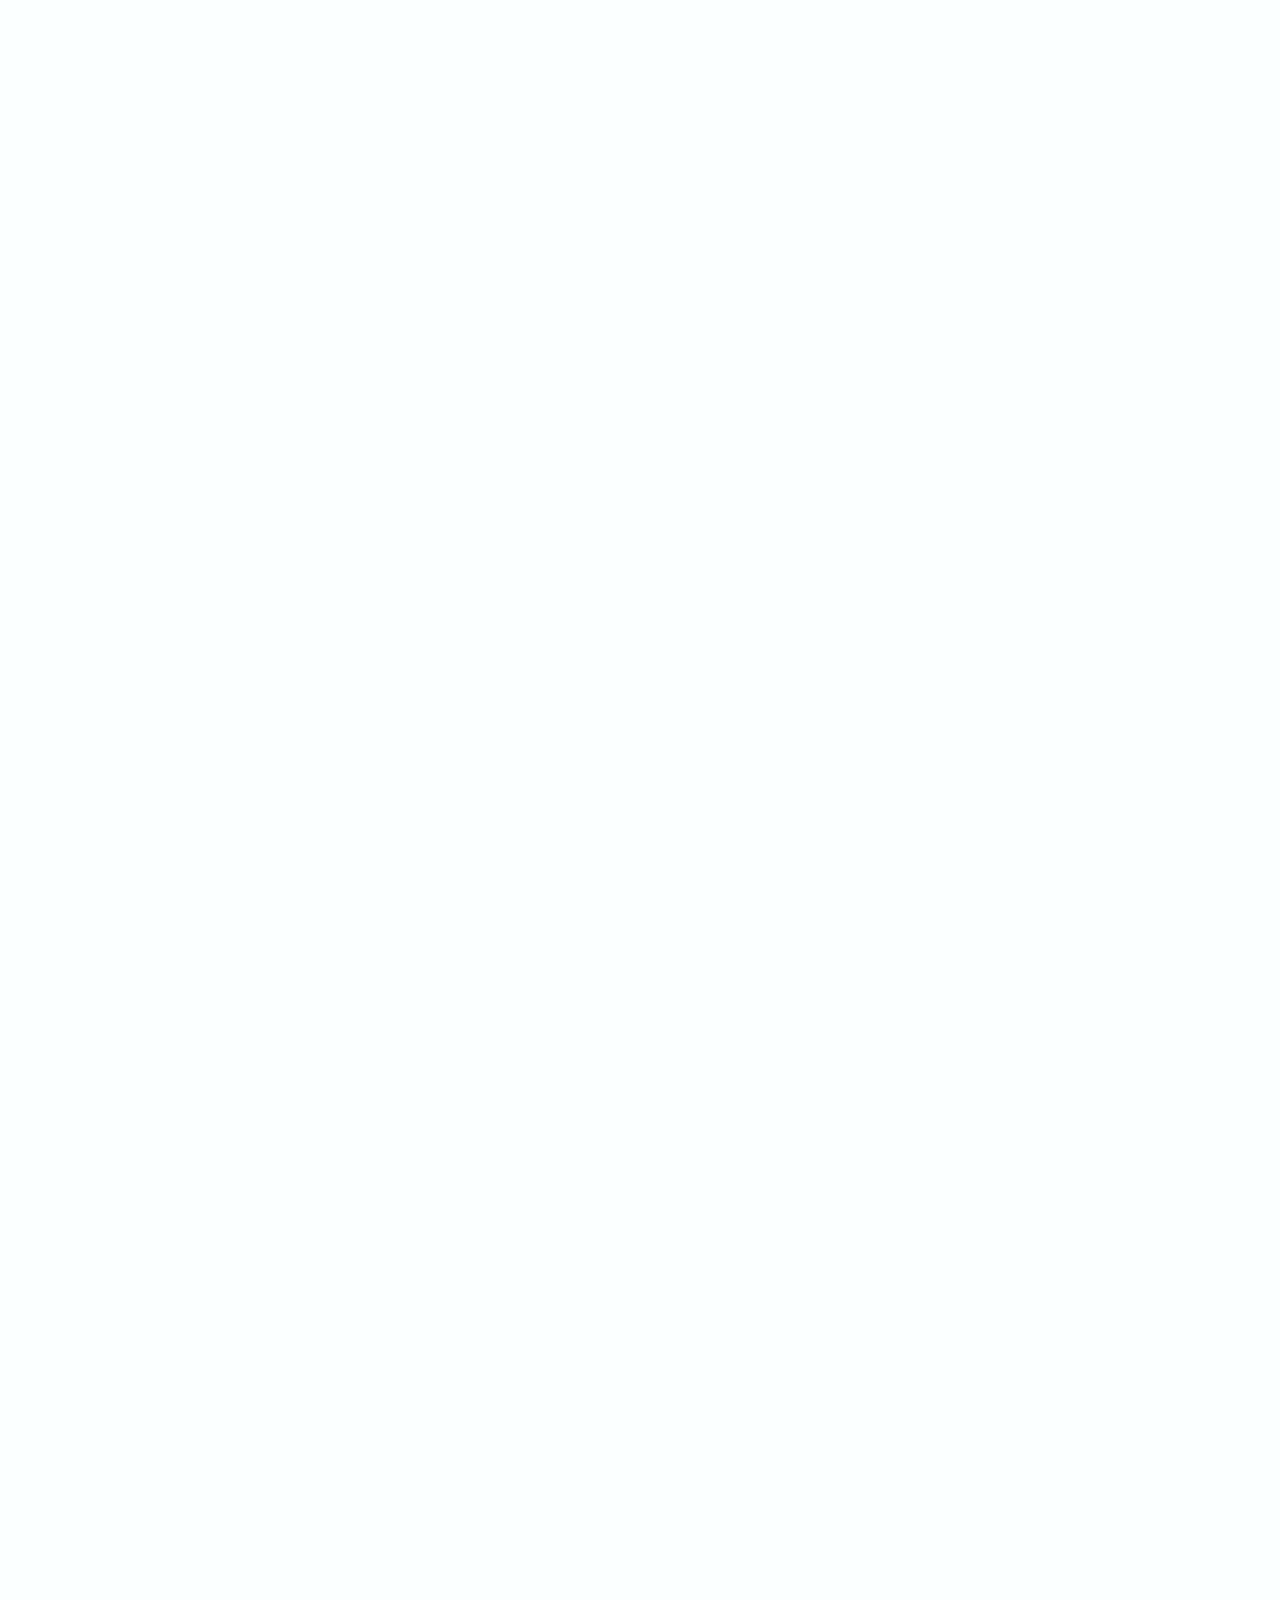
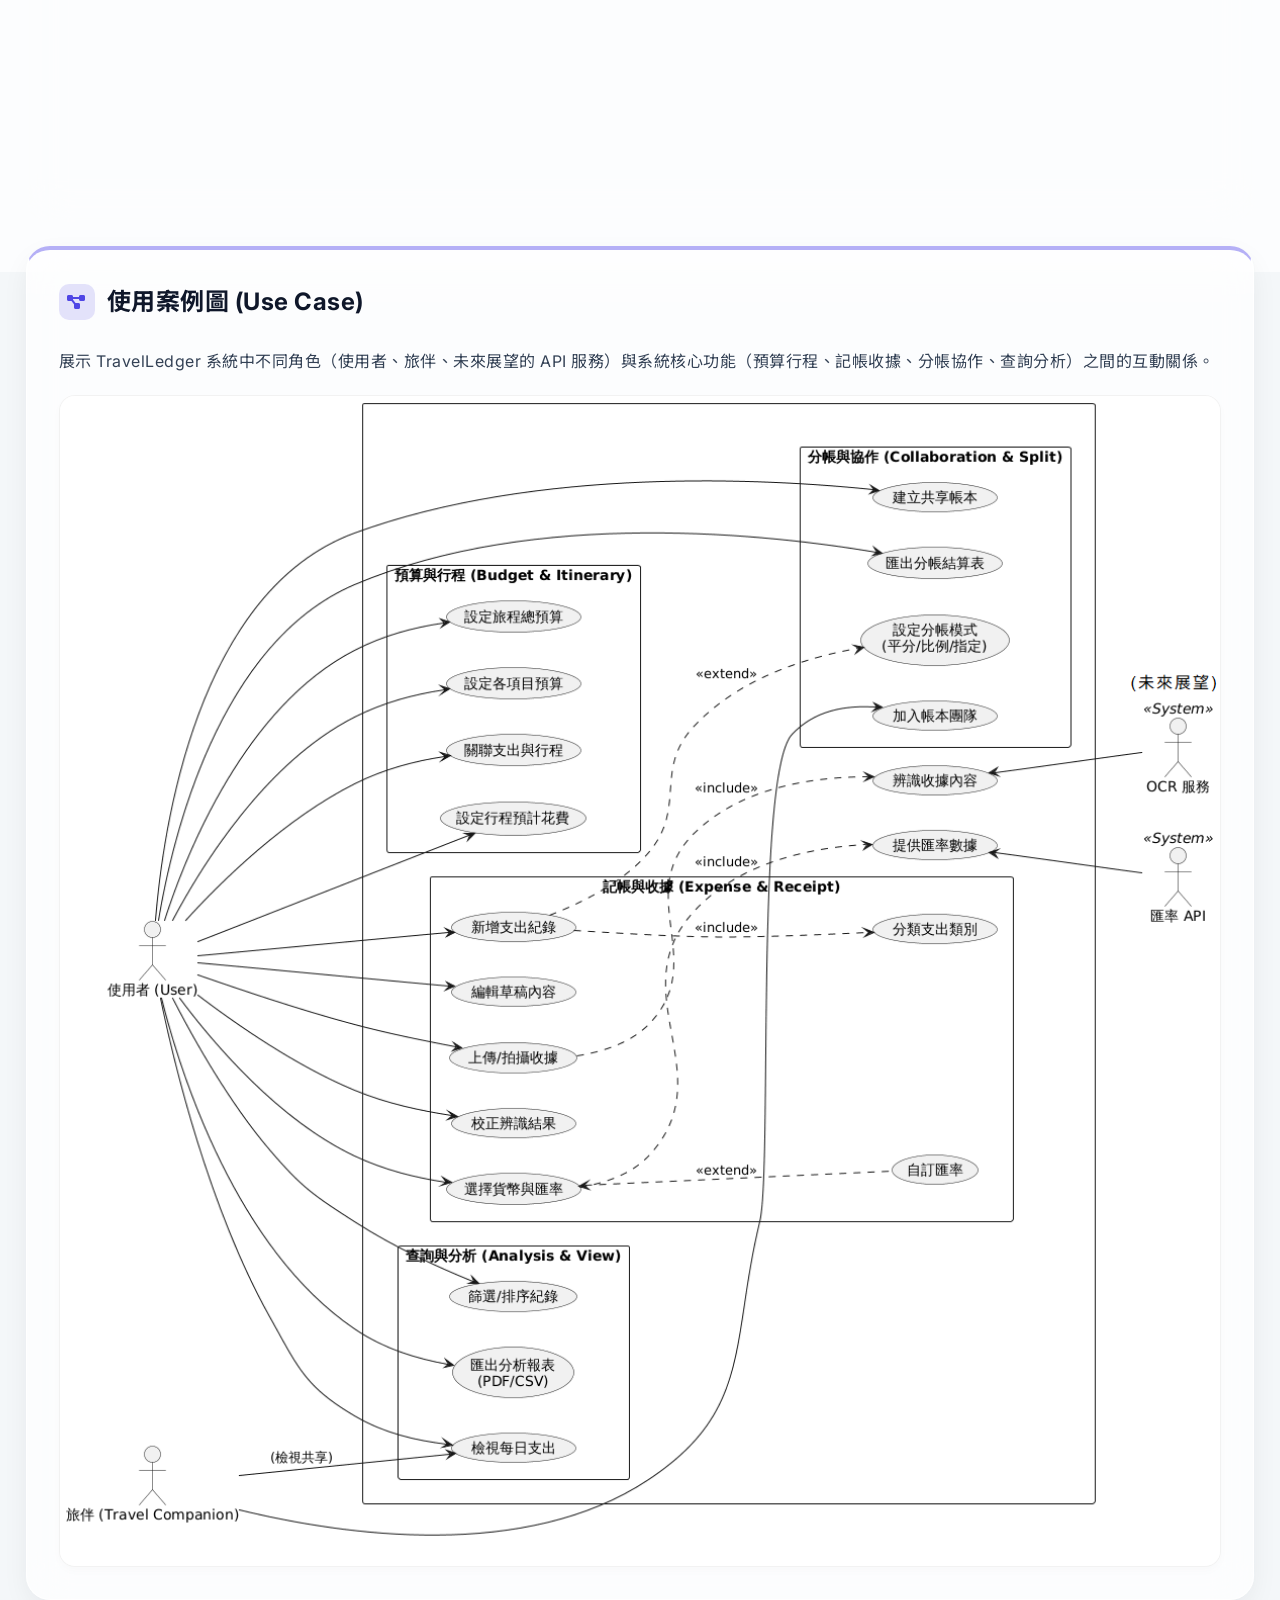
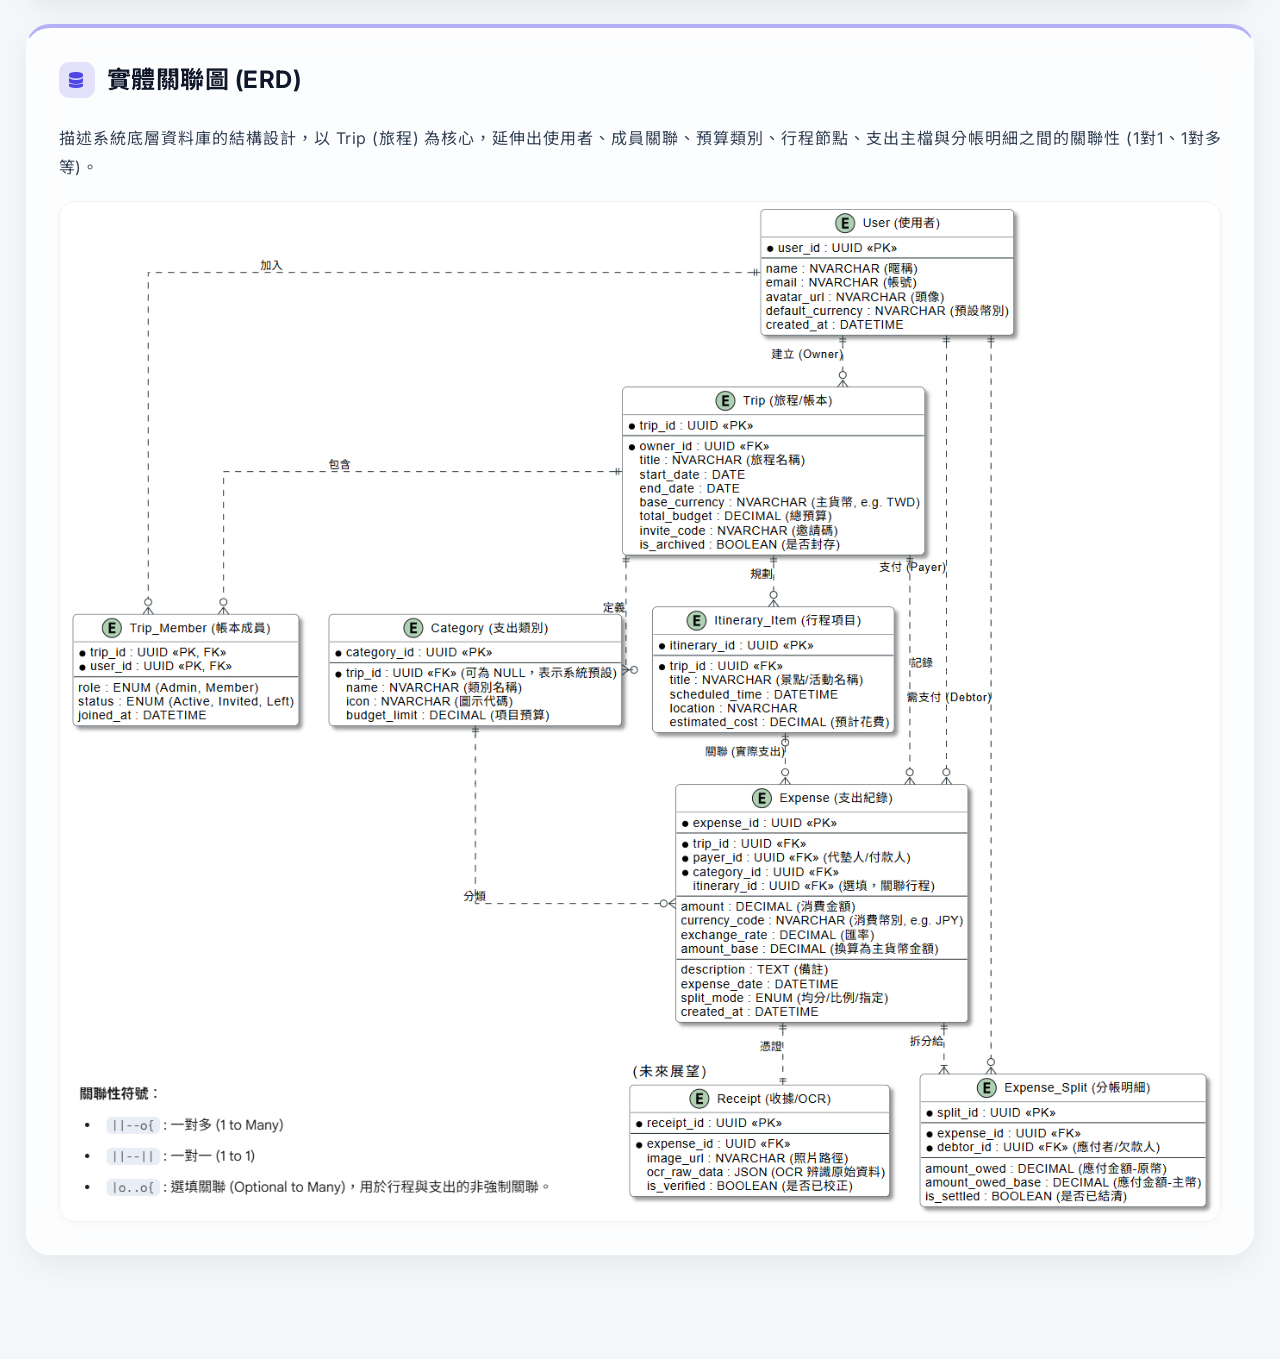
==== commit 33b4d953: "Add files via upload" ====
--- a/TravelLedger.html
+++ b/TravelLedger.html
@@ -137,7 +137,7 @@
   <div style="color:#A5B4FC;font-size:20px;font-weight:300;">→</div>
   <div style="background:#EEF2FF;border:1.5px solid #C7D2FE;border-radius:10px;padding:10px 16px;text-align:center;font-size:13px;font-weight:600;color:#4338CA;min-width:90px;">⚙️<br>前後端開發</div>
   <div style="color:#A5B4FC;font-size:20px;font-weight:300;">→</div>
-  <div style="background:#4F46E5;border:1.5px solid #4338CA;border-radius:10px;padding:10px 16px;text-align:center;font-size:13px;font-weight:600;color:#fff;min-width:90px;">🚀<br>部署上線</div>
+  <div style="background:#4F46E5;border:1.5px solid #4338CA;border-radius:10px;padding:10px 16px;text-align:center;font-size:13px;font-weight:600;color:#fff;min-width:90px;">🚀<br>功能測試</div>
 </div>
                 </div>
 
@@ -370,7 +370,6 @@
                         <span class="skill-tag"><i class="fas fa-database" style="color: var(--primary);"></i> ORM: Entity Framework Core</span>
                         <span class="skill-tag"><i class="fas fa-hdd" style="color: var(--primary);"></i> 資料庫: SQL Server</span>
                         <span class="skill-tag"><i class="fab fa-html5" style="color: var(--primary);"></i> 前端技術: HTML5, CSS3, Vanilla JS</span>
-                        <span class="skill-tag"><i class="fas fa-folder-open" style="color: var(--primary);"></i> 檔案儲存: 雲端主機儲存</span>
                     </div>
                 </div>
             </div>
